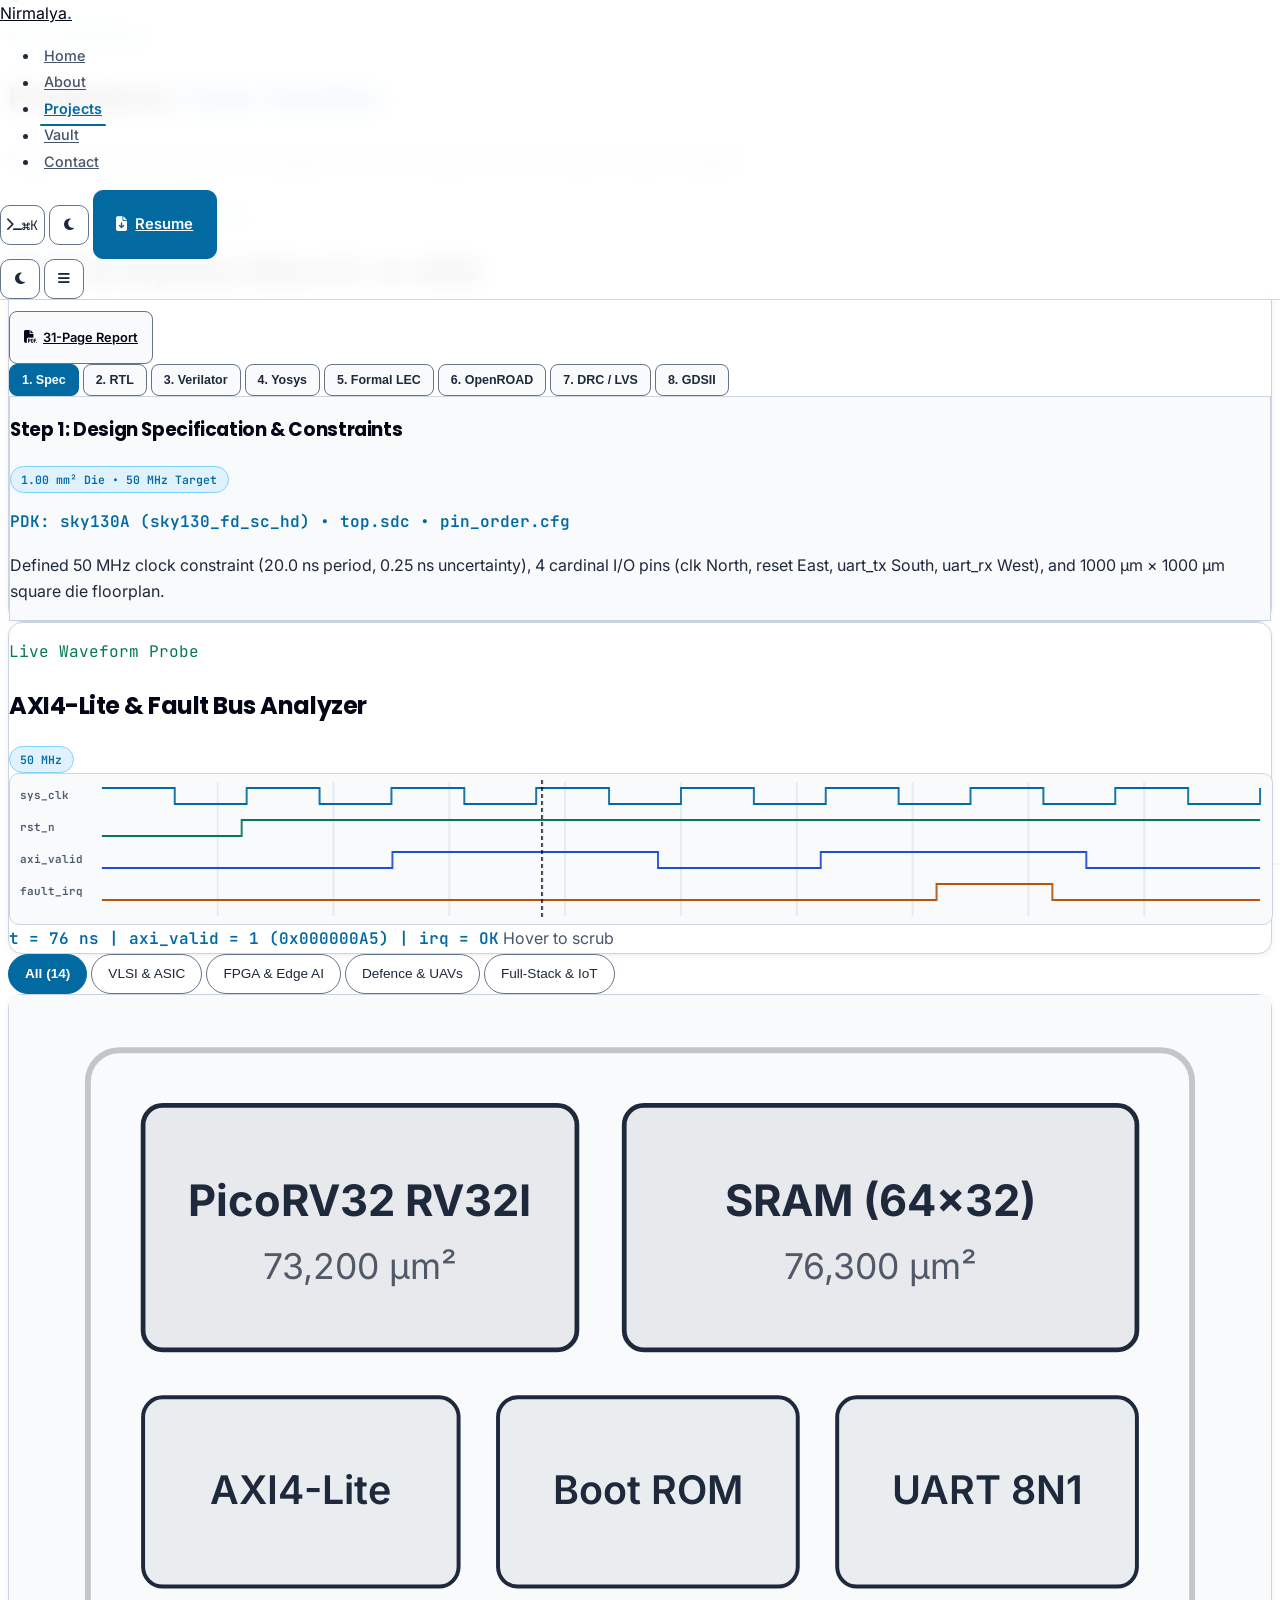
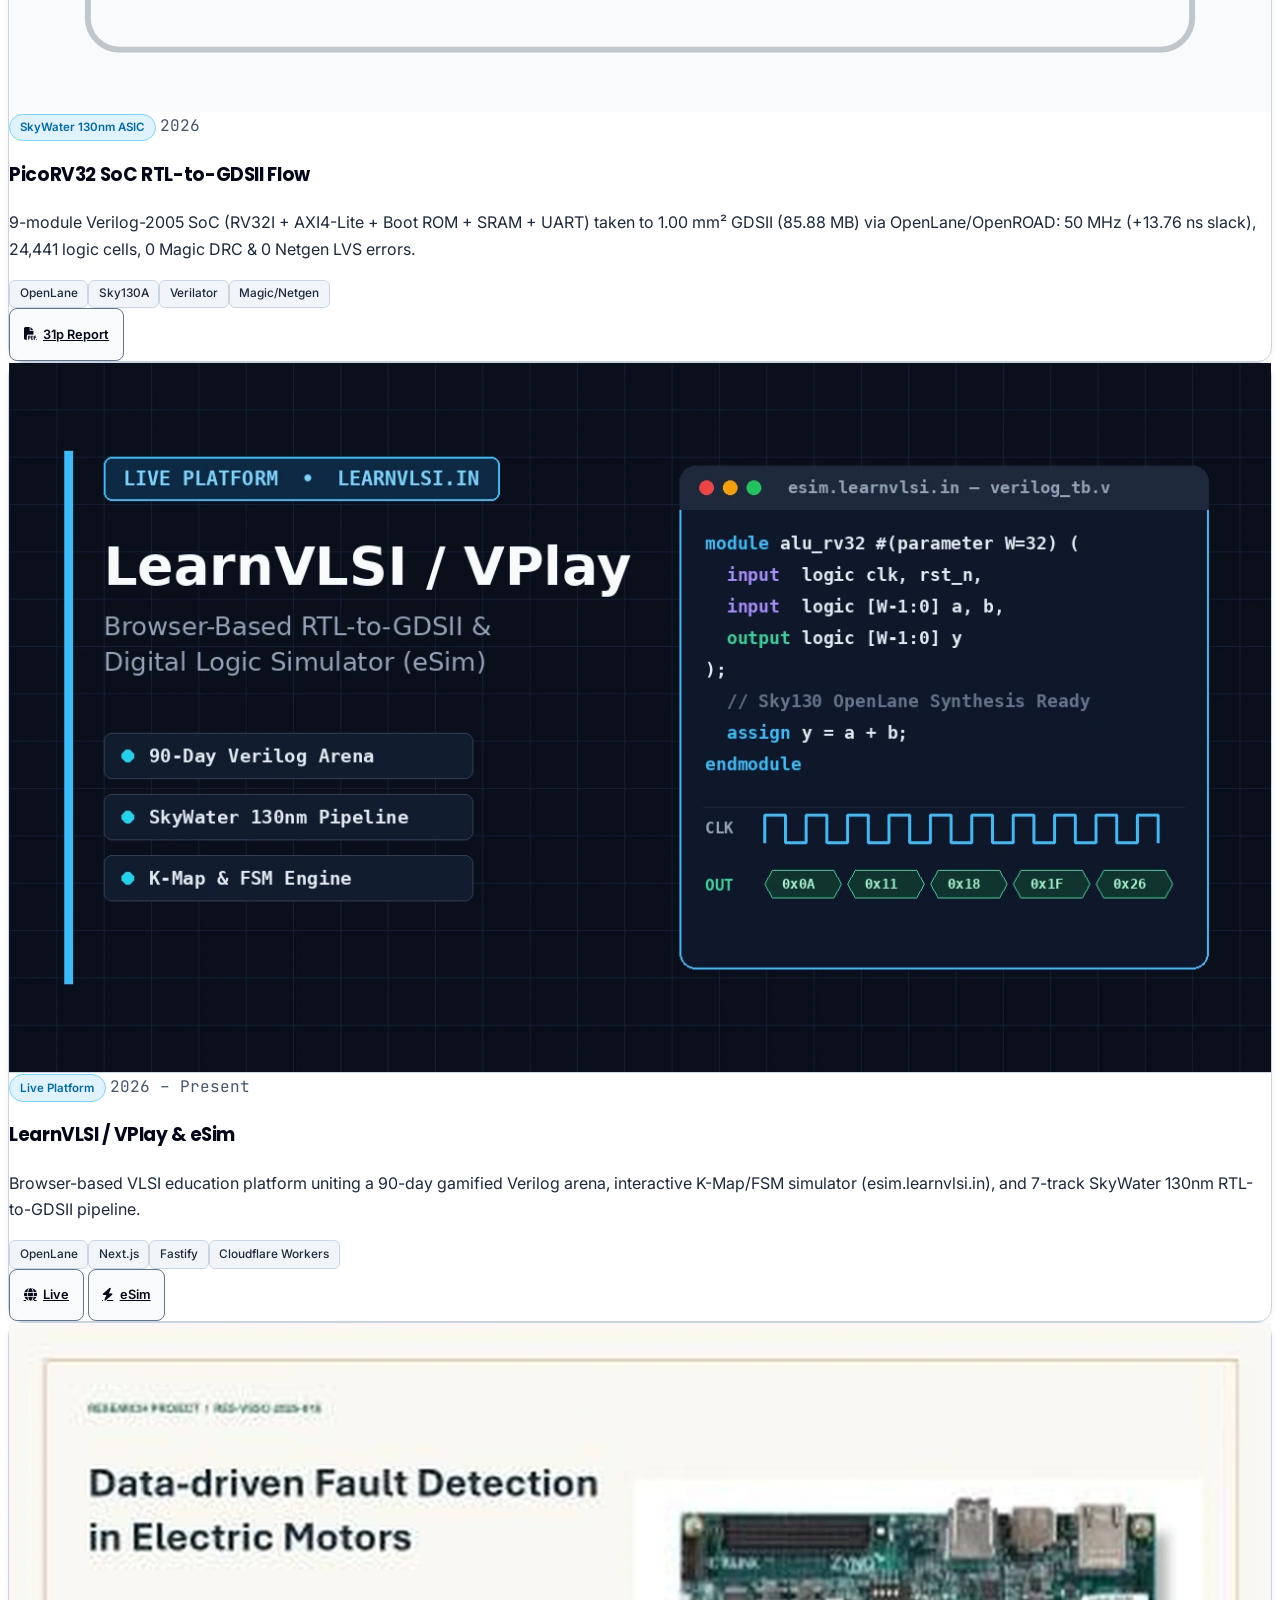
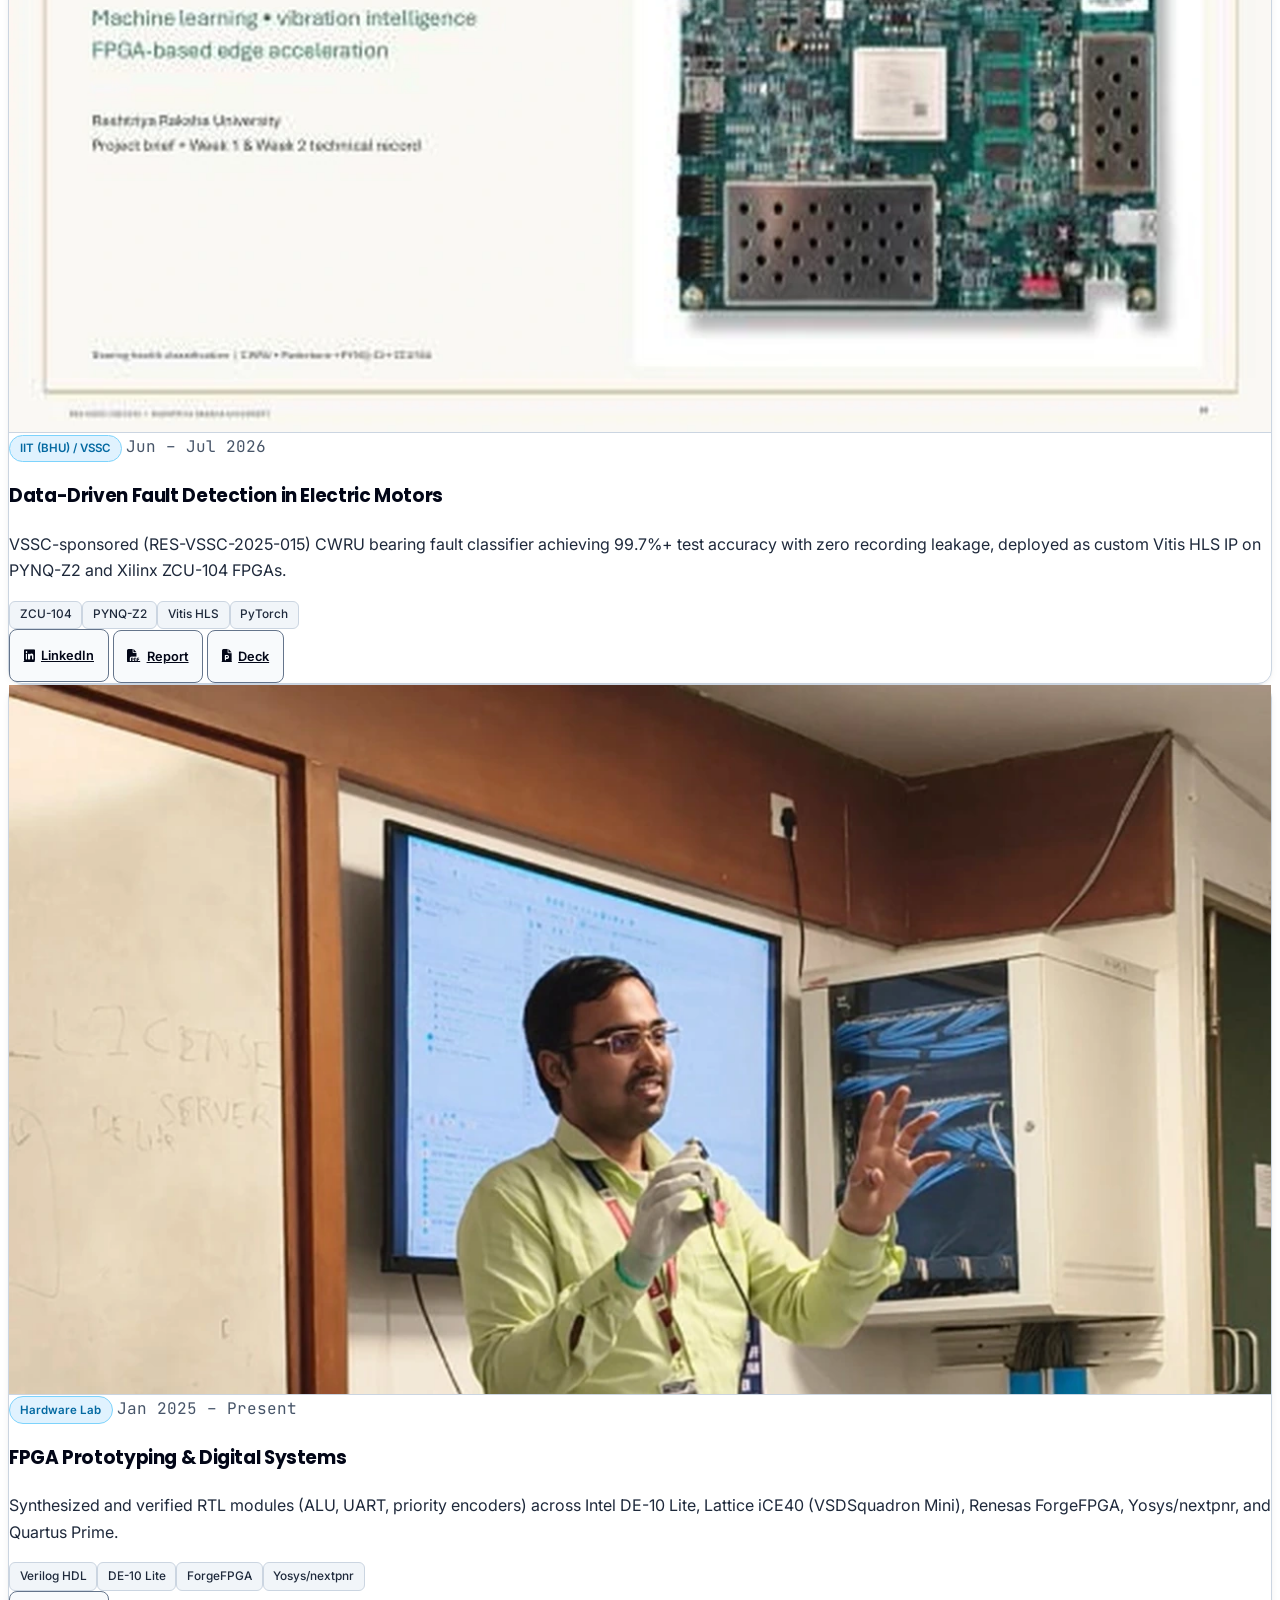
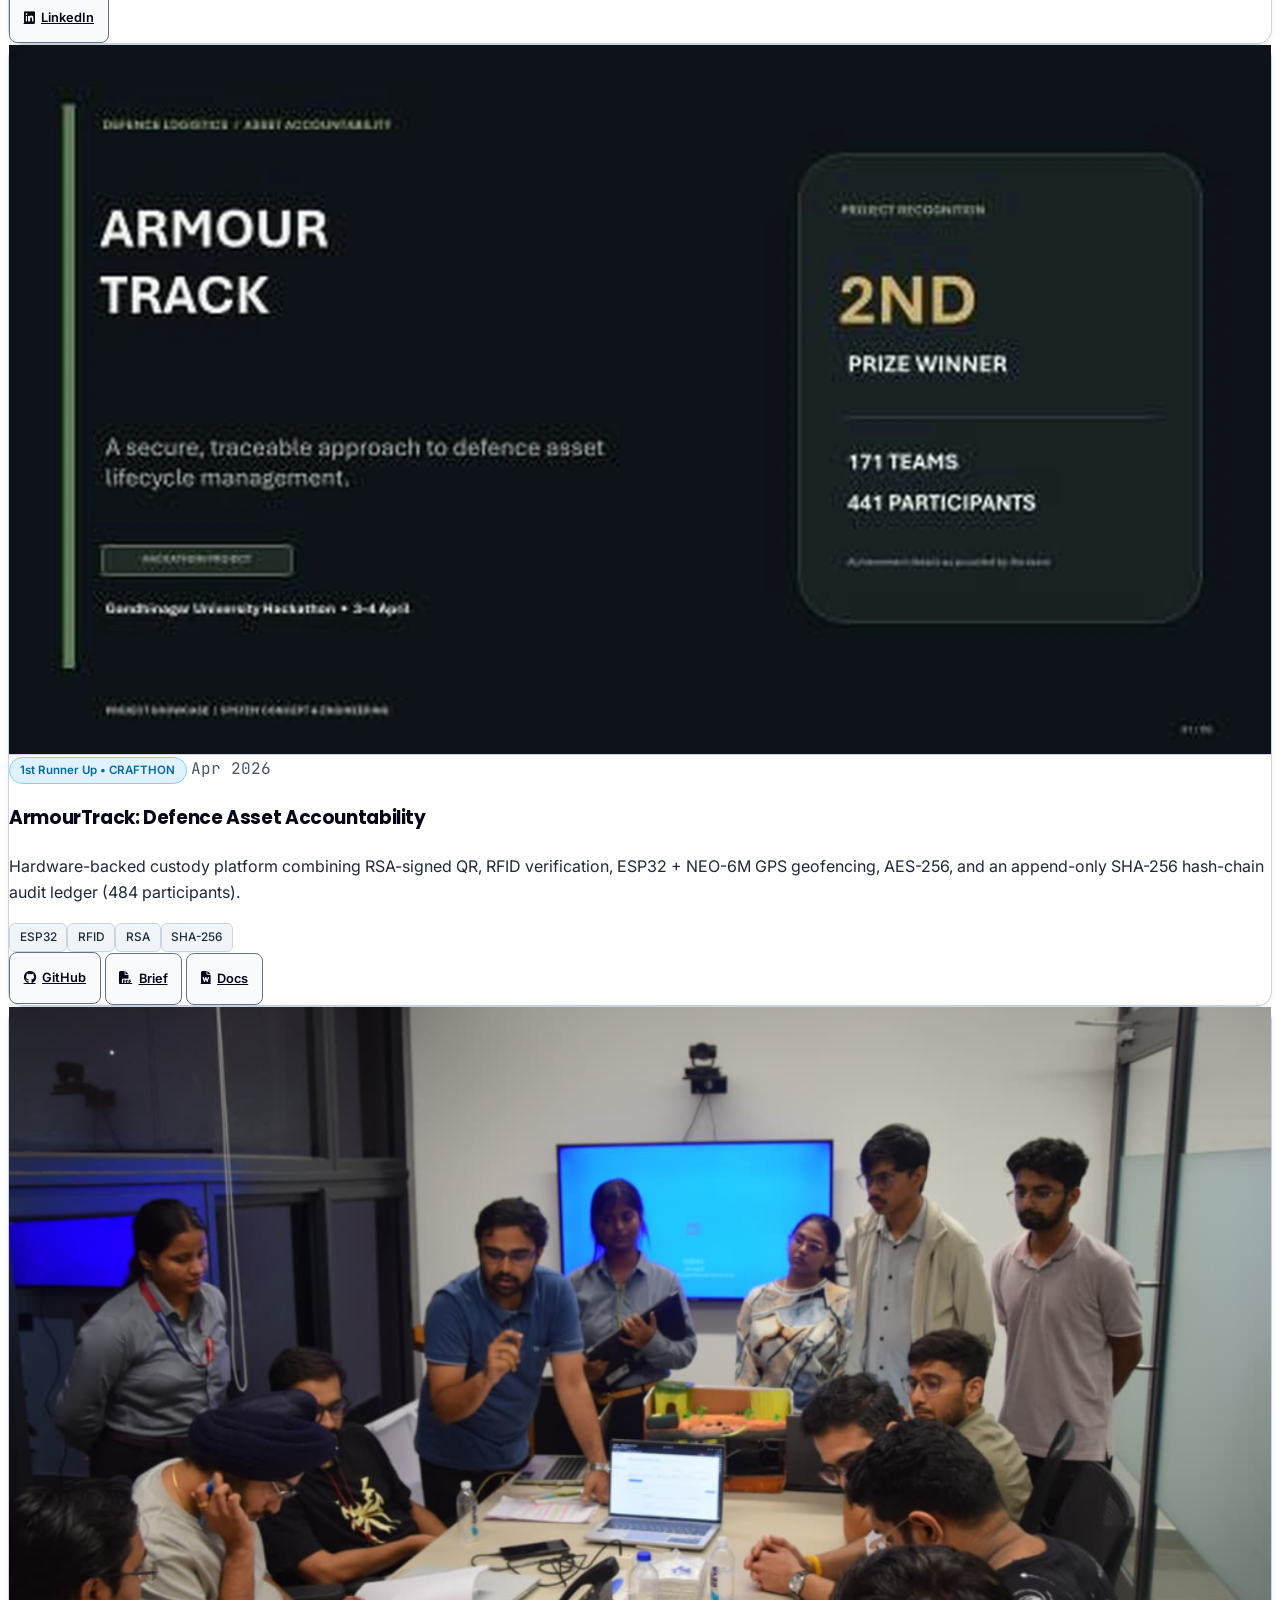
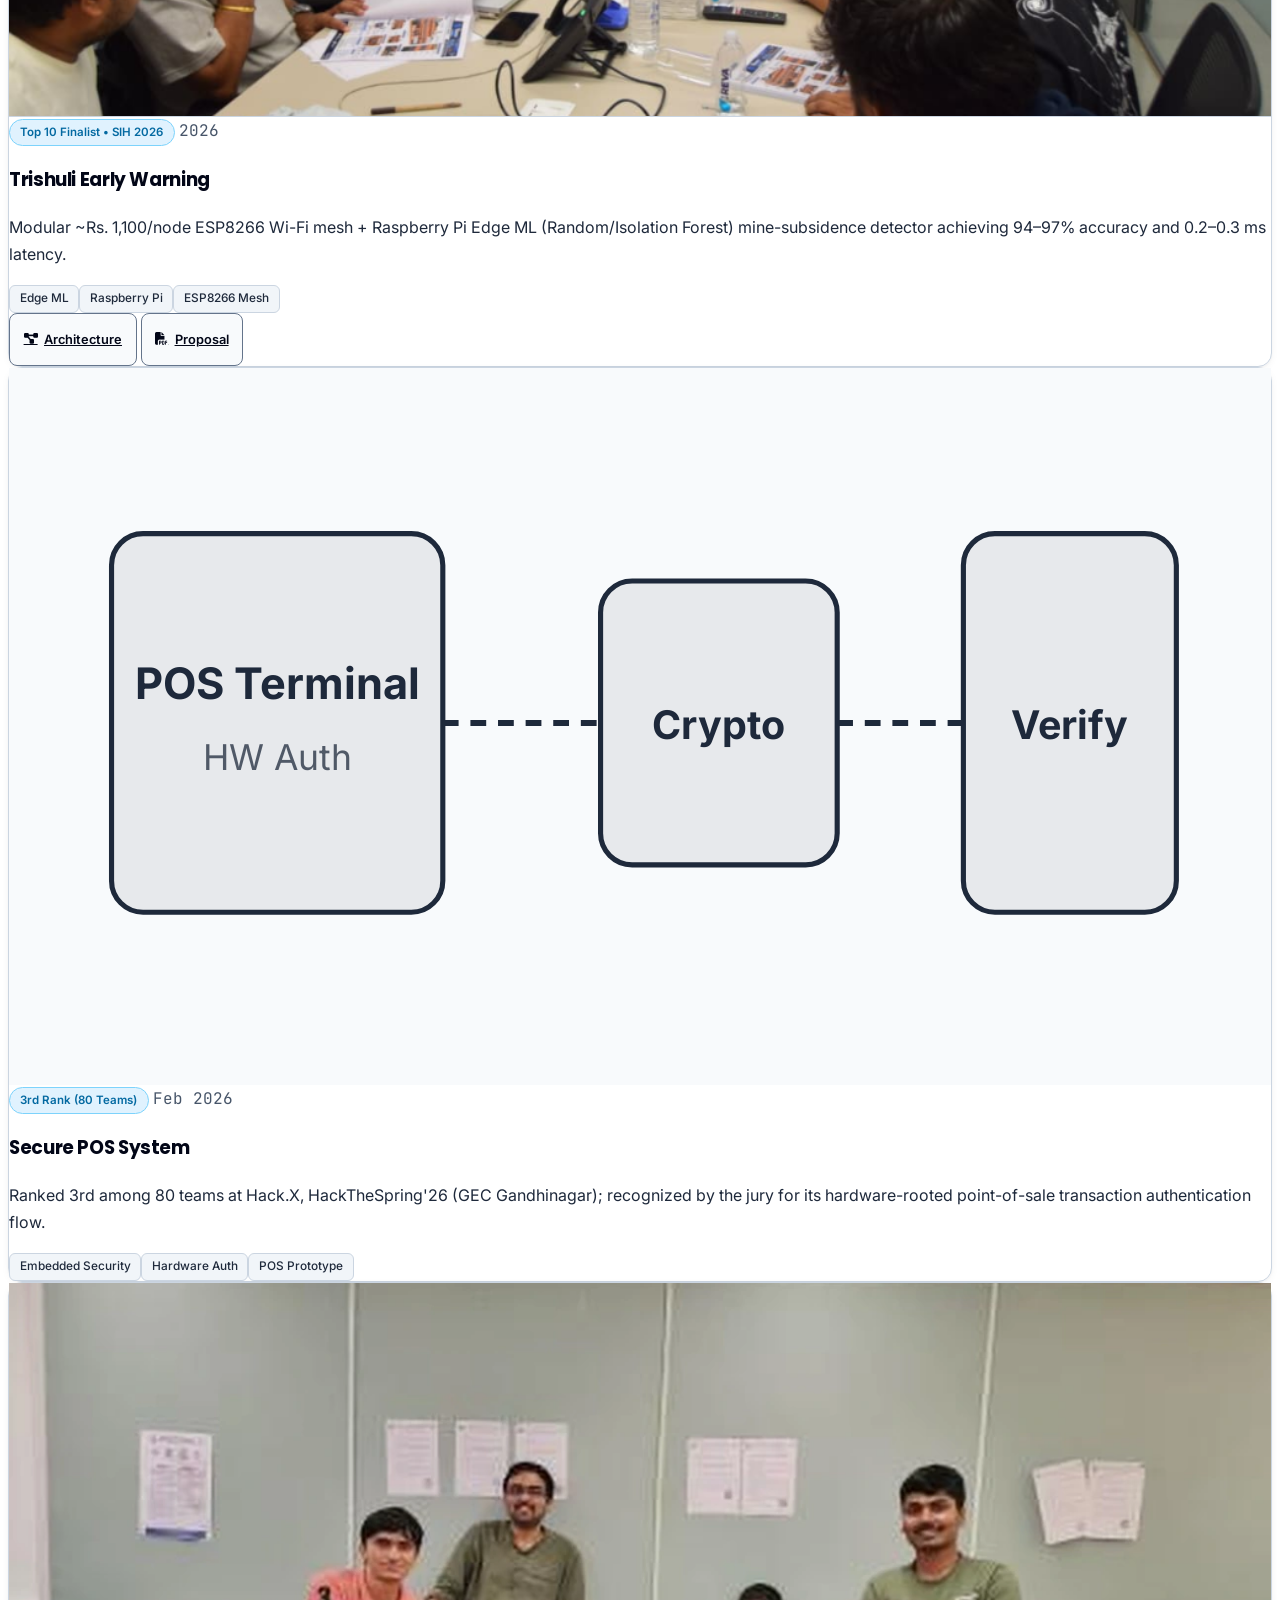
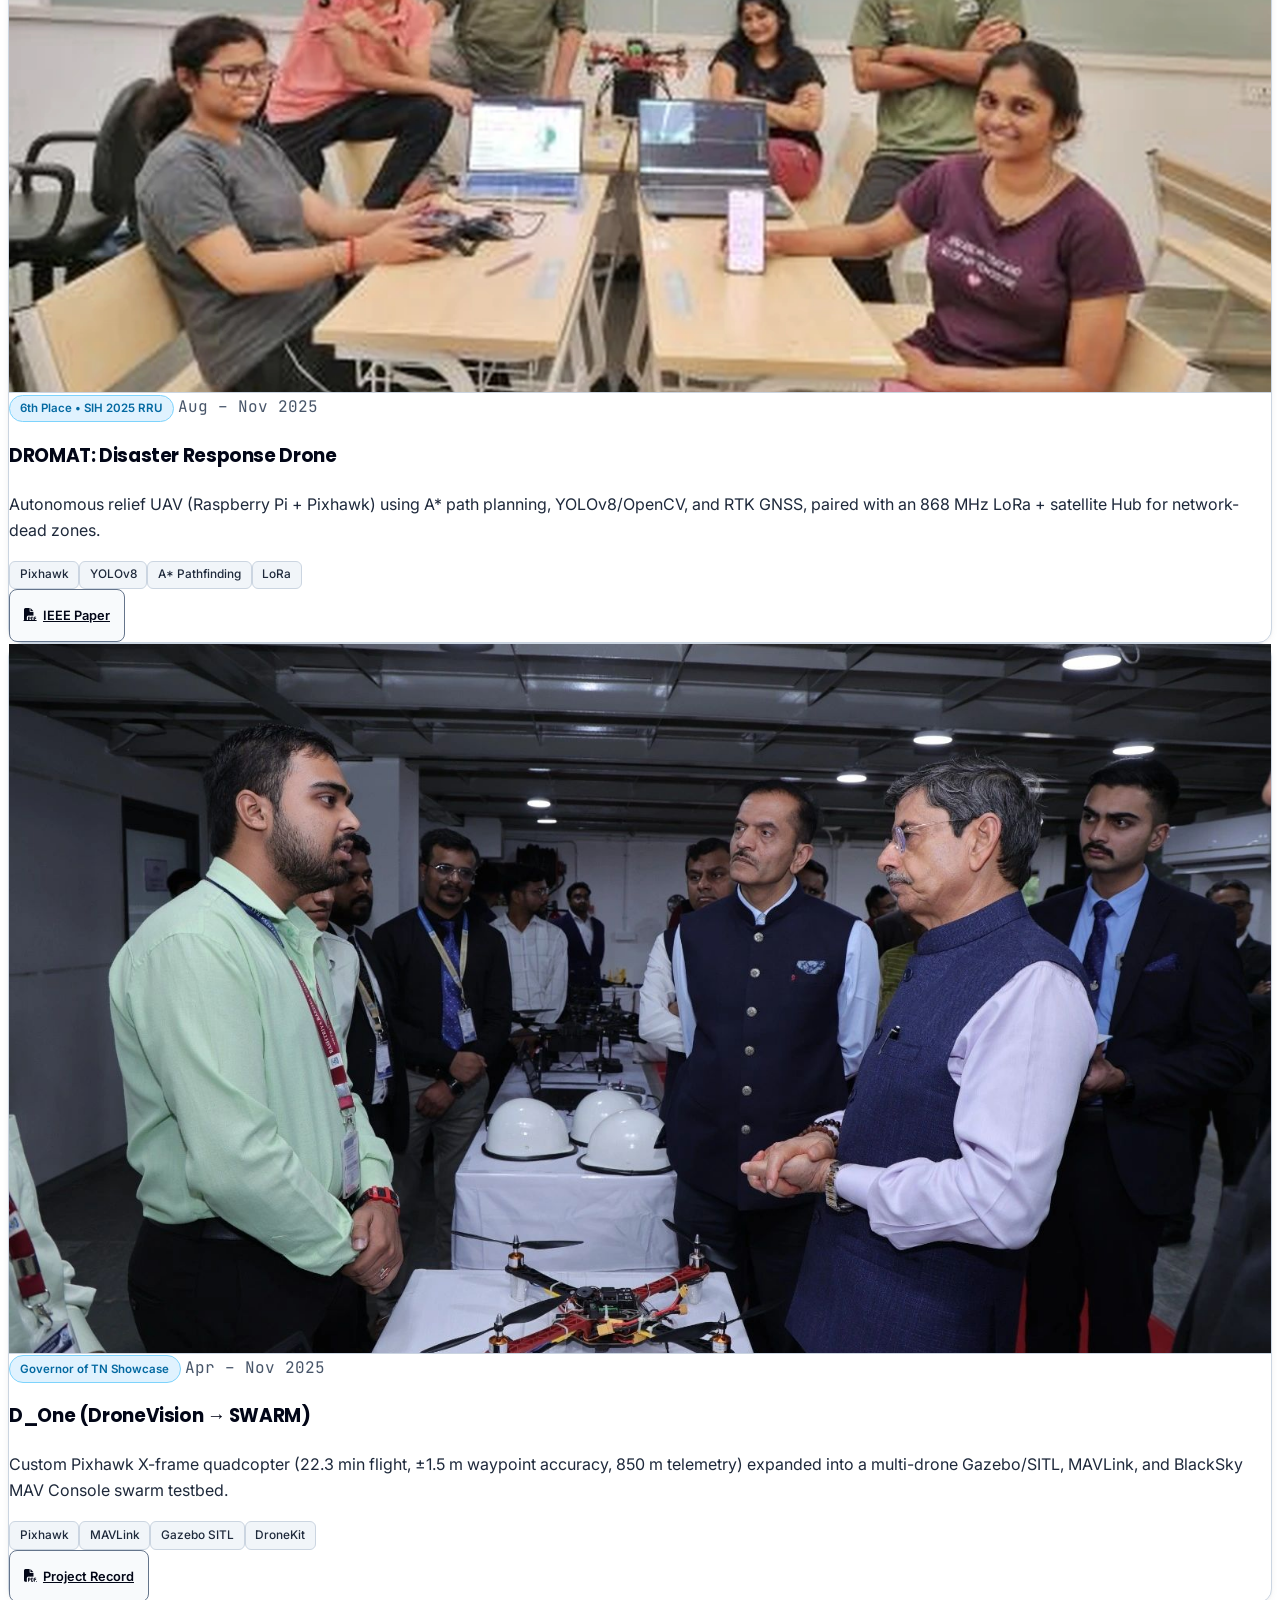
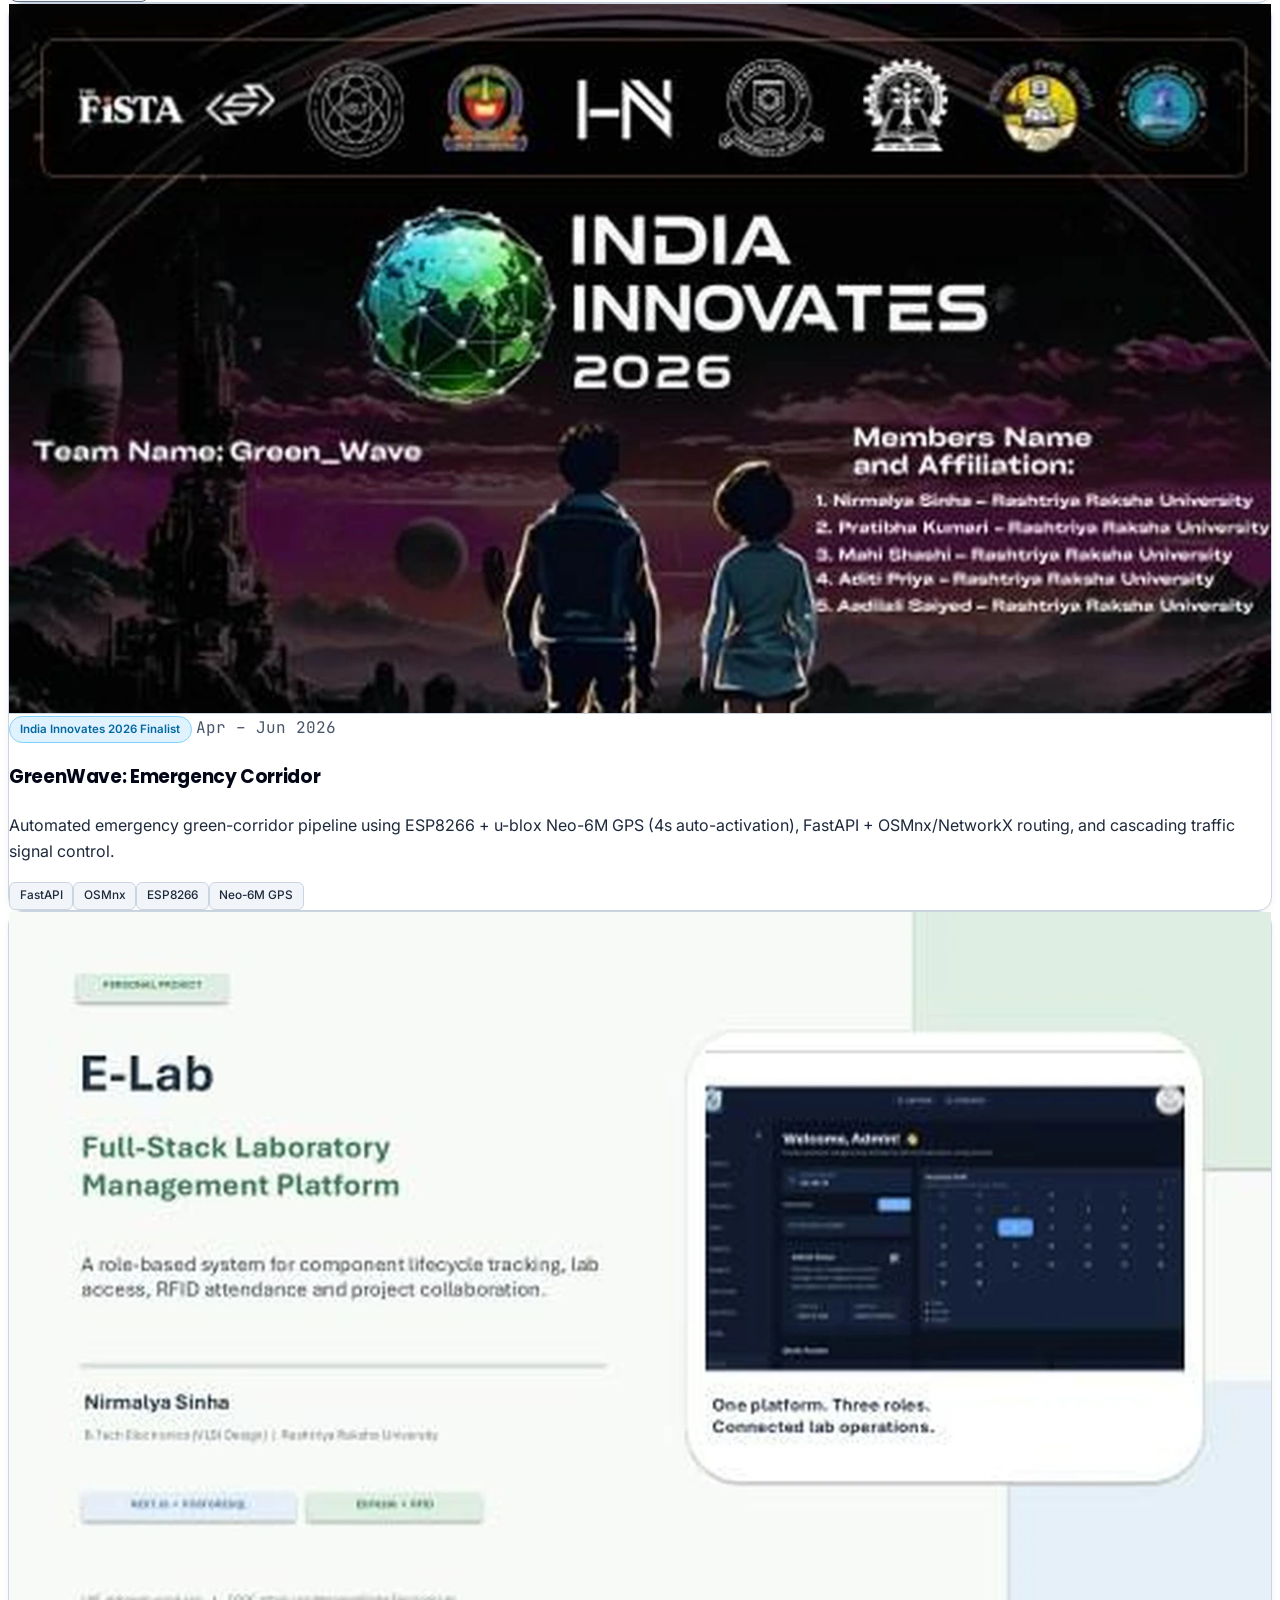
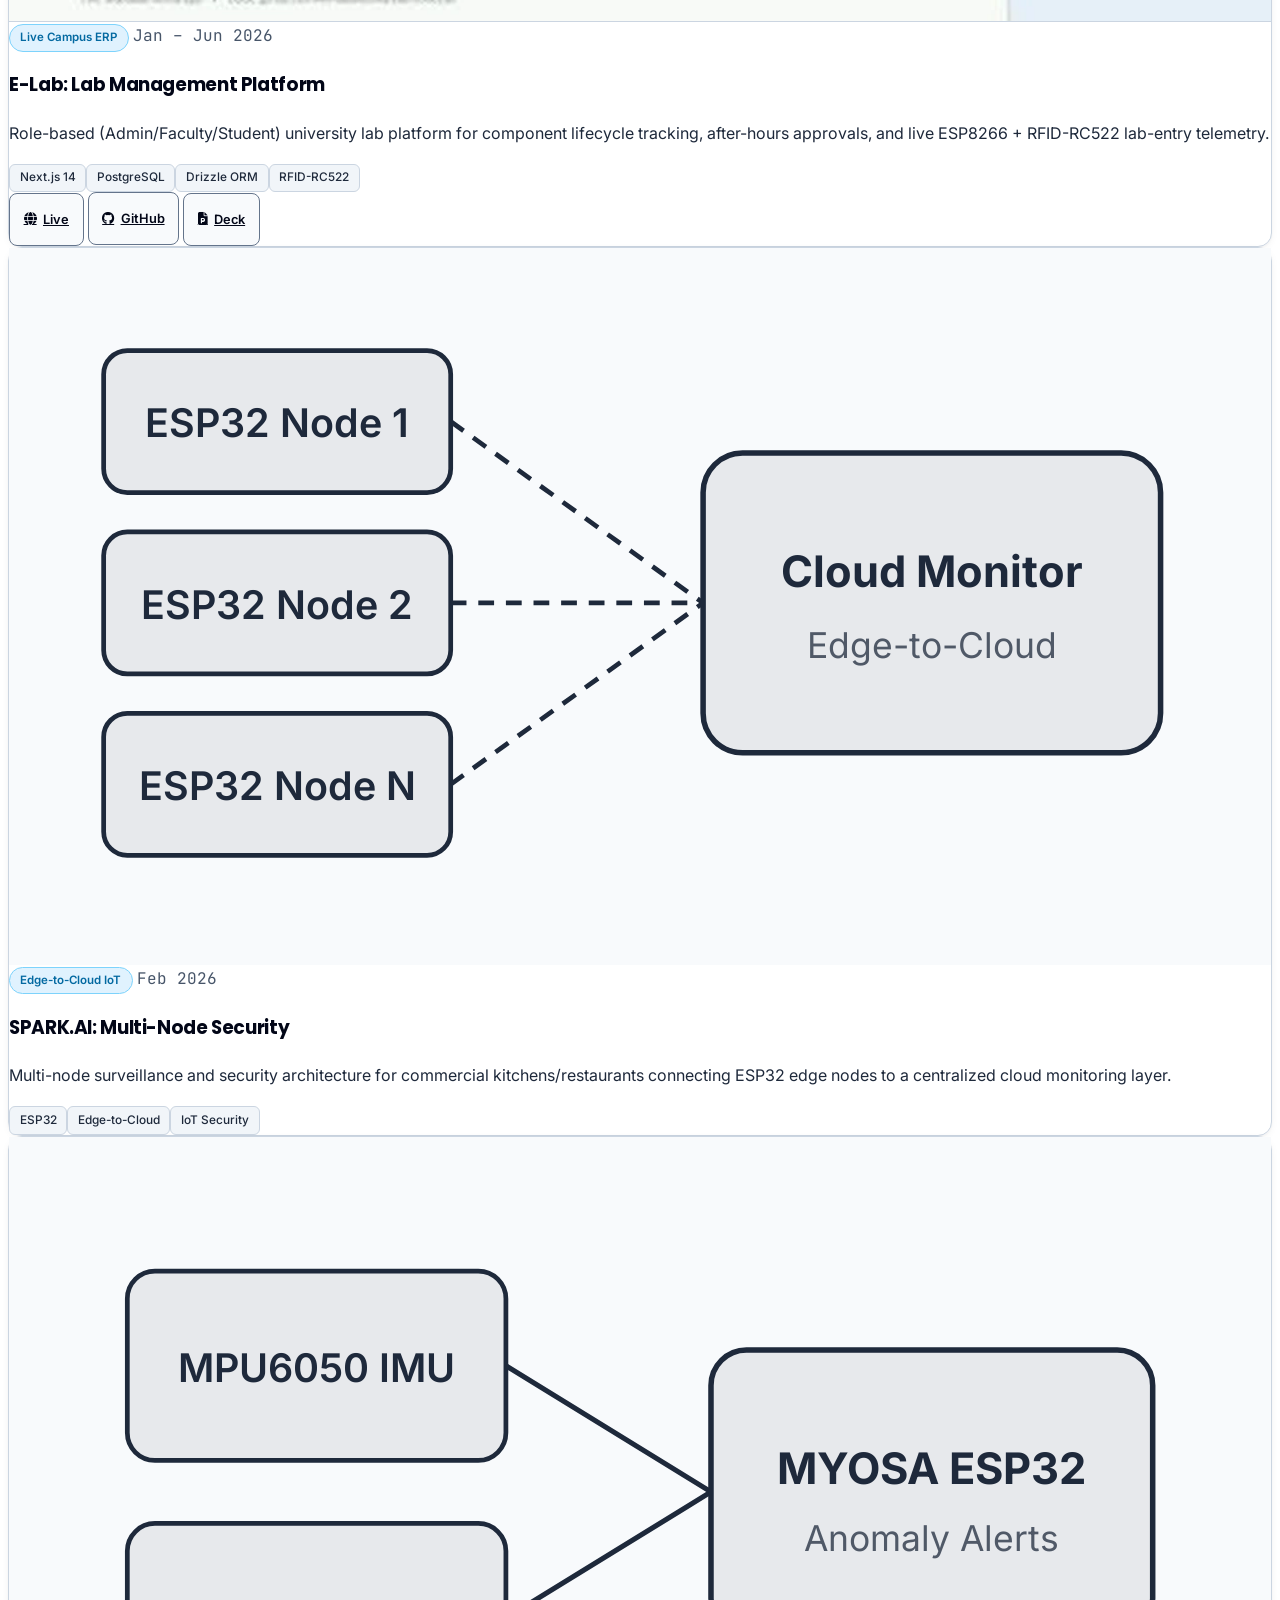
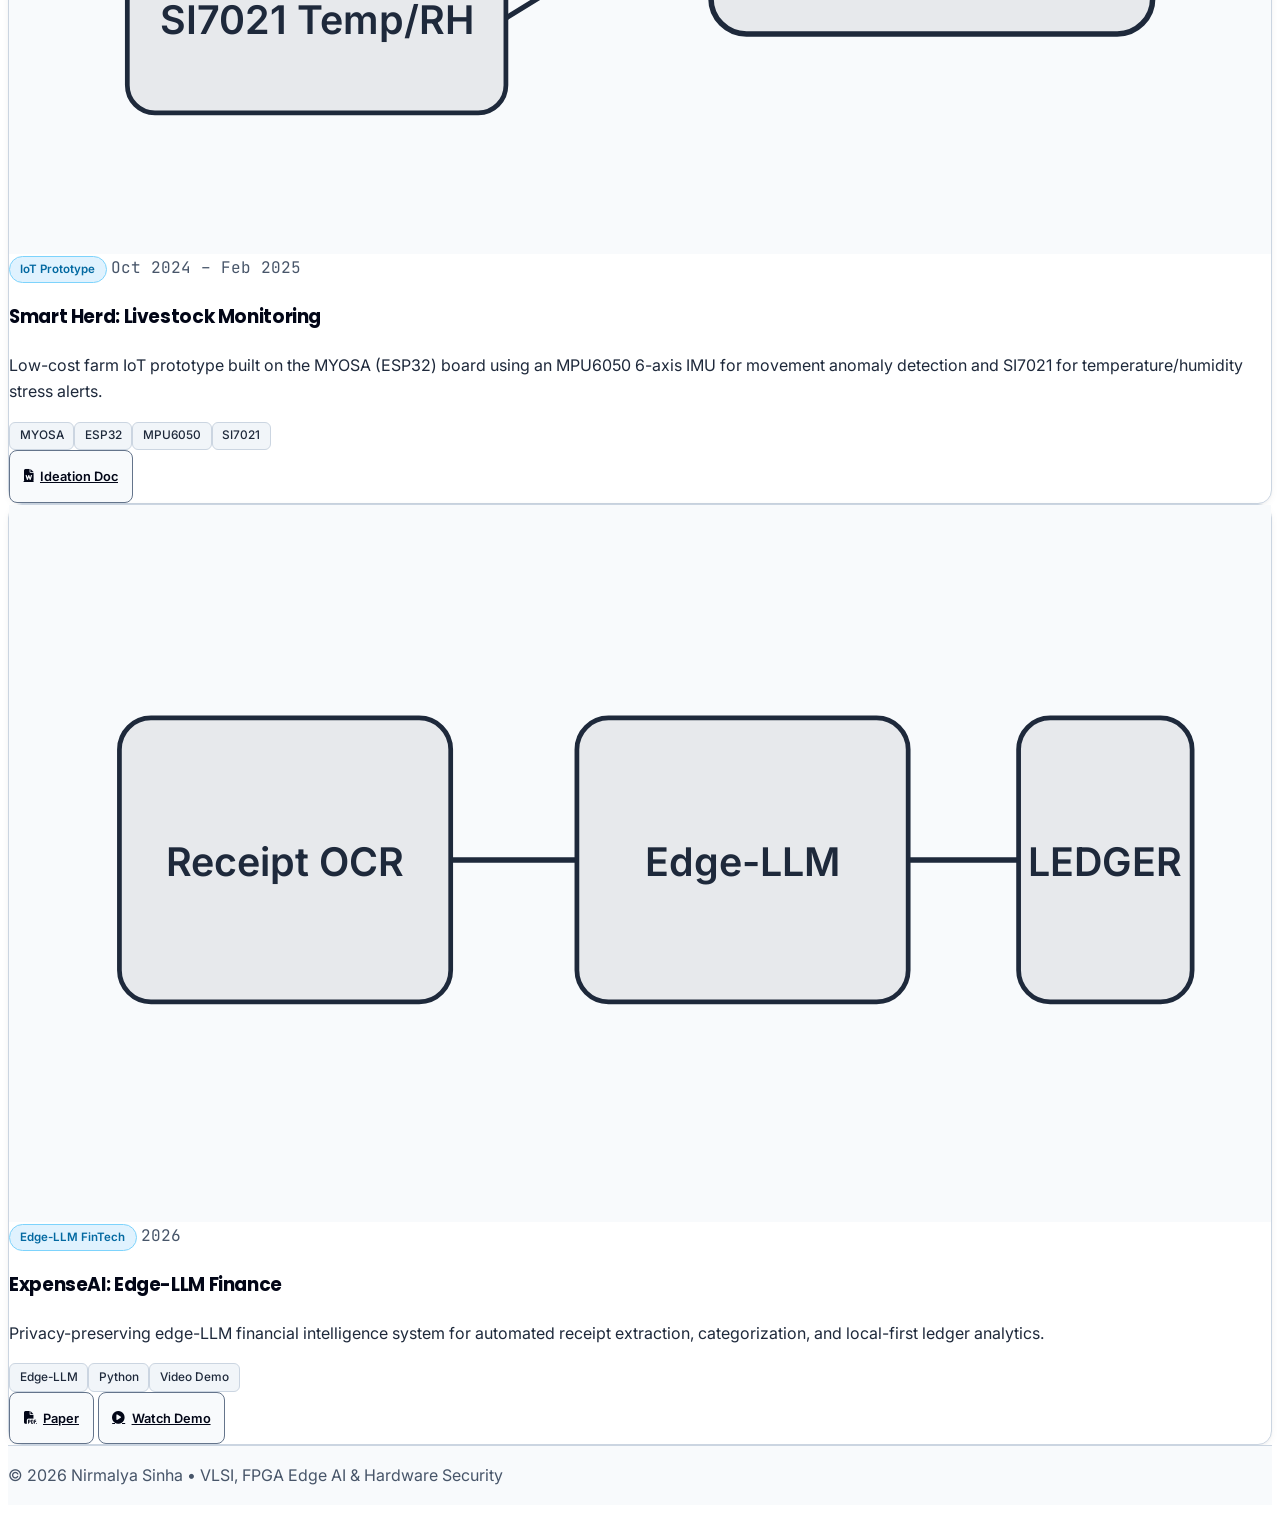
==== projects.html @ ca80b1ba "Build 5-page dual-theme portfolio with Interactive Silicon Die Explorer, Vault & PicoRV32 report" ====
<!DOCTYPE html>
<html lang="en" class="scroll-smooth">
<head>
    <meta charset="UTF-8">
    <meta name="viewport" content="width=device-width, initial-scale=1.0">
    <meta name="theme-color" content="#000000">
    <title>Projects &amp; Hardware Workbench | Nirmalya Sinha</title>
    <meta name="description" content="Hardware, VLSI, FPGA Edge AI, DefenceTech, and Full-Stack IoT projects by Nirmalya Sinha — featuring interactive SkyWater 130nm RTL-to-GDSII Explorer and Logic Analyzer.">

    <script>
        (function () {
            var root = document.documentElement;
            root.classList.add('js-enabled');
            var saved = null;
            try { saved = localStorage.getItem('nirmalya-theme'); } catch (e) {}
            var theme = (saved === 'light' || saved === 'dark')
                ? saved
                : (window.matchMedia && window.matchMedia('(prefers-color-scheme: light)').matches ? 'light' : 'dark');
            root.setAttribute('data-theme', theme);
            root.style.colorScheme = theme;
        })();
    </script>

    <script src="https://cdn.tailwindcss.com"></script>
    <link rel="stylesheet" href="https://cdnjs.cloudflare.com/ajax/libs/font-awesome/6.5.1/css/all.min.css">
    <link rel="preconnect" href="https://fonts.googleapis.com">
    <link rel="preconnect" href="https://fonts.gstatic.com" crossorigin>
    <link href="https://fonts.googleapis.com/css2?family=Inter:wght@400;500;600;700&family=JetBrains+Mono:wght@400;600&family=Poppins:wght@600;700;800&display=swap" rel="stylesheet">
    <link rel="stylesheet" href="assets/css/styles.css">
</head>
<body>
    <a href="#main-content" class="skip-link">Skip to main content</a>
    <canvas id="circuit-canvas" aria-hidden="true"></canvas>

    <!-- Shared Navigation Header -->
    <header id="header" class="py-3 px-4 sm:px-8 lg:px-14">
        <nav class="container mx-auto flex justify-between items-center gap-4" aria-label="Primary Navigation">
            <a href="index.html" class="text-xl sm:text-2xl font-bold tracking-tight" style="color: var(--text-heading);">
                Nirmalya<span class="highlight">.</span>
            </a>

            <div class="hidden lg:flex items-center gap-6">
                <ul class="flex items-center space-x-6">
                    <li><a href="index.html" class="nav-link">Home</a></li>
                    <li><a href="about.html" class="nav-link">About</a></li>
                    <li><a href="projects.html" class="nav-link active" aria-current="page">Projects</a></li>
                    <li><a href="vault.html" class="nav-link">Vault</a></li>
                    <li><a href="contact.html" class="nav-link">Contact</a></li>
                </ul>

                <div class="flex items-center gap-2.5">
                    <button type="button" data-open-cmd class="icon-control-btn px-3 gap-1.5 text-xs font-mono-tech" aria-label="Open quick navigation palette">
                        <i class="fas fa-terminal text-[11px]" aria-hidden="true"></i>
                        <span>⌘K</span>
                    </button>
                    <button id="theme-toggle" type="button" class="icon-control-btn" aria-label="Switch theme" aria-pressed="true">
                        <span class="theme-icon-sun"><i class="fas fa-sun text-sm" aria-hidden="true"></i></span>
                        <span class="theme-icon-moon"><i class="fas fa-moon text-sm" aria-hidden="true"></i></span>
                    </button>
                    <a href="./assets/documents/CV_NirmalyaSinha.pdf" download="CV_NirmalyaSinha.pdf" class="btn-primary !py-2 !px-3.5 !min-h-[40px] !text-xs">
                        <i class="fas fa-file-arrow-down" aria-hidden="true"></i><span>Resume</span>
                    </a>
                </div>
            </div>

            <div class="flex lg:hidden items-center gap-2">
                <button type="button" onclick="document.getElementById('theme-toggle').click()" class="icon-control-btn" aria-label="Toggle Light or Dark Theme">
                    <span class="theme-icon-sun"><i class="fas fa-sun text-sm" aria-hidden="true"></i></span>
                    <span class="theme-icon-moon"><i class="fas fa-moon text-sm" aria-hidden="true"></i></span>
                </button>
                <button id="menu-btn" type="button" class="icon-control-btn text-lg" aria-label="Toggle navigation menu" aria-expanded="false" aria-controls="mobile-menu">
                    <i class="fas fa-bars" aria-hidden="true"></i>
                </button>
            </div>
        </nav>

        <div id="mobile-menu" class="lg:hidden mt-3" aria-hidden="true">
            <ul class="mobile-menu-panel flex flex-col items-center space-y-3 py-5 px-4 shadow-xl">
                <li><a href="index.html" class="nav-link text-base">Home</a></li>
                <li><a href="about.html" class="nav-link text-base">About</a></li>
                <li><a href="projects.html" class="nav-link active text-base" aria-current="page">Projects</a></li>
                <li><a href="vault.html" class="nav-link text-base">Vault</a></li>
                <li><a href="contact.html" class="nav-link text-base">Contact</a></li>
                <li class="pt-2 flex items-center gap-3">
                    <button type="button" data-open-cmd class="btn-secondary !py-2 !px-4 !text-xs"><span>Search ⌘K</span></button>
                    <a href="./assets/documents/CV_NirmalyaSinha.pdf" download="CV_NirmalyaSinha.pdf" class="btn-primary !py-2 !px-4 !text-xs">
                        <i class="fas fa-file-arrow-down" aria-hidden="true"></i><span>Resume</span>
                    </a>
                </li>
            </ul>
        </div>
    </header>

    <main id="main-content" class="pt-24 pb-20 px-4 sm:px-8 lg:px-14">
        <div class="container mx-auto max-w-6xl">
            <div class="pt-8 pb-8">
                <p class="font-mono-tech text-xs uppercase tracking-widest highlight mb-2">01 / Workbench</p>
                <h1 class="text-3xl sm:text-5xl font-extrabold tracking-tight mb-3">Projects &amp; <span class="highlight">Case Studies</span></h1>
                <p class="text-sm sm:text-base max-w-2xl" style="color: var(--text-muted);">
                    Interactive silicon flow explorer, live signal waveform scrubber, and 14 hardware/software systems.
                </p>
            </div>

            <!-- Interactive Workbench: Sky130 Explorer + Mini Logic Analyzer -->
            <section class="grid grid-cols-1 lg:grid-cols-12 gap-6 mb-12" aria-label="Interactive Hardware Workbench">
                <!-- SkyWater 130nm 8-Stage Explorer -->
                <div class="lg:col-span-7 surface-card p-5 sm:p-6">
                    <div class="flex flex-wrap items-center justify-between gap-2 mb-4">
                        <div>
                            <p class="font-mono-tech text-[11px] uppercase tracking-wider highlight">Interactive Silicon Flow</p>
                            <h2 class="text-lg sm:text-xl font-bold">PicoRV32 SkyWater 130nm RTL-to-GDSII</h2>
                        </div>
                        <a href="vault.html?doc=picorv32-report" class="project-link-btn">
                            <i class="fas fa-file-pdf" aria-hidden="true"></i>
                            <span>31-Page Report</span>
                        </a>
                    </div>

                    <div id="sky130-stages" class="grid grid-cols-2 sm:grid-cols-4 gap-2 mb-4">
                        <button type="button" class="stage-btn active" data-stage="spec" aria-pressed="true">1. Spec</button>
                        <button type="button" class="stage-btn" data-stage="rtl" aria-pressed="false">2. RTL</button>
                        <button type="button" class="stage-btn" data-stage="sim" aria-pressed="false">3. Verilator</button>
                        <button type="button" class="stage-btn" data-stage="synth" aria-pressed="false">4. Yosys</button>
                        <button type="button" class="stage-btn" data-stage="lec" aria-pressed="false">5. Formal LEC</button>
                        <button type="button" class="stage-btn" data-stage="pnr" aria-pressed="false">6. OpenROAD</button>
                        <button type="button" class="stage-btn" data-stage="signoff" aria-pressed="false">7. DRC / LVS</button>
                        <button type="button" class="stage-btn" data-stage="gds" aria-pressed="false">8. GDSII</button>
                    </div>

                    <div class="p-4 rounded-xl" style="background: var(--bg-surface-elevated); border: 1px solid var(--border-subtle);">
                        <div class="flex flex-wrap items-center justify-between gap-2 mb-1.5">
                            <h3 id="sky130-stage-title" class="text-sm sm:text-base font-bold">Step 1: Design Specification &amp; Constraints</h3>
                            <span id="sky130-stage-metric" class="tech-badge font-mono-tech">1.00 mm² Die &bull; 50 MHz Target</span>
                        </div>
                        <p id="sky130-stage-tool" class="font-mono-tech text-xs highlight mb-2">PDK: sky130A (sky130_fd_sc_hd) &bull; top.sdc &bull; pin_order.cfg</p>
                        <p id="sky130-stage-desc" class="text-xs sm:text-sm leading-relaxed" style="color: var(--text-secondary);">
                            Defined 50 MHz clock constraint (20.0 ns period, 0.25 ns uncertainty), 4 cardinal I/O pins (clk North, reset East, uart_tx South, uart_rx West), and 1000 µm &times; 1000 µm square die floorplan.
                        </p>
                    </div>
                </div>

                <!-- 4-Channel Interactive Mini Logic Analyzer -->
                <div class="lg:col-span-5 surface-card p-5 sm:p-6 flex flex-col justify-between">
                    <div>
                        <div class="flex items-center justify-between gap-2 mb-3">
                            <div>
                                <p class="font-mono-tech text-[11px] uppercase tracking-wider emerald-accent">Live Waveform Probe</p>
                                <h2 class="text-lg font-bold">AXI4-Lite &amp; Fault Bus Analyzer</h2>
                            </div>
                            <span class="tech-badge font-mono-tech">50 MHz</span>
                        </div>
                        <canvas id="logic-analyzer-canvas" aria-label="Interactive 4-channel digital waveform analyzer"></canvas>
                    </div>
                    <div class="mt-3 pt-2.5 border-t flex items-center justify-between gap-2" style="border-color: var(--border-subtle);">
                        <code id="logic-analyzer-readout" class="font-mono-tech text-[11px] highlight">t = 76 ns | axi_valid = 1 (0x000000A5) | irq = OK</code>
                        <span class="text-[11px]" style="color: var(--text-muted);">Hover to scrub</span>
                    </div>
                </div>
            </section>

            <!-- Filter Tabs -->
            <div id="project-filters" class="flex flex-wrap gap-2.5 mb-8" role="group" aria-label="Filter projects by domain">
                <button type="button" class="filter-tab active" data-filter="all" aria-pressed="true">All (14)</button>
                <button type="button" class="filter-tab" data-filter="vlsi-asic" aria-pressed="false">VLSI &amp; ASIC</button>
                <button type="button" class="filter-tab" data-filter="fpga-ai" aria-pressed="false">FPGA &amp; Edge AI</button>
                <button type="button" class="filter-tab" data-filter="defence-uavs" aria-pressed="false">Defence &amp; UAVs</button>
                <button type="button" class="filter-tab" data-filter="fullstack-iot" aria-pressed="false">Full-Stack &amp; IoT</button>
            </div>

            <!-- Projects Grid -->
            <div id="projects-grid" class="grid grid-cols-1 md:grid-cols-2 lg:grid-cols-3 gap-6">

                <!-- 1. PicoRV32 SoC RTL-to-GDSII Flow -->
                <article class="project-card surface-card is-interactive flex flex-col overflow-hidden" data-category="vlsi-asic">
                    <div class="aspect-video overflow-hidden border-b flex items-center justify-center p-4" style="background: var(--bg-surface-elevated); border-color: var(--border-subtle);">
                        <svg viewBox="0 0 320 180" class="w-full h-full" aria-label="PicoRV32 Sky130 Die Floorplan Diagram">
                            <rect x="20" y="14" width="280" height="152" rx="8" fill="none" stroke="currentColor" stroke-opacity="0.25" stroke-width="1.5"/>
                            <rect x="34" y="28" width="110" height="62" rx="5" fill="currentColor" fill-opacity="0.08" stroke="currentColor" stroke-width="1.2"/>
                            <text x="89" y="56" text-anchor="middle" font-size="11" font-weight="700" fill="currentColor">PicoRV32 RV32I</text>
                            <text x="89" y="72" text-anchor="middle" font-size="9" fill="currentColor" opacity="0.75">73,200 µm²</text>
                            <rect x="156" y="28" width="130" height="62" rx="5" fill="currentColor" fill-opacity="0.08" stroke="currentColor" stroke-width="1.2"/>
                            <text x="221" y="56" text-anchor="middle" font-size="11" font-weight="700" fill="currentColor">SRAM (64x32)</text>
                            <text x="221" y="72" text-anchor="middle" font-size="9" fill="currentColor" opacity="0.75">76,300 µm²</text>
                            <rect x="34" y="102" width="80" height="48" rx="5" fill="currentColor" fill-opacity="0.06" stroke="currentColor" stroke-width="1"/>
                            <text x="74" y="129" text-anchor="middle" font-size="10" font-weight="600" fill="currentColor">AXI4-Lite</text>
                            <rect x="124" y="102" width="76" height="48" rx="5" fill="currentColor" fill-opacity="0.06" stroke="currentColor" stroke-width="1"/>
                            <text x="162" y="129" text-anchor="middle" font-size="10" font-weight="600" fill="currentColor">Boot ROM</text>
                            <rect x="210" y="102" width="76" height="48" rx="5" fill="currentColor" fill-opacity="0.06" stroke="currentColor" stroke-width="1"/>
                            <text x="248" y="129" text-anchor="middle" font-size="10" font-weight="600" fill="currentColor">UART 8N1</text>
                        </svg>
                    </div>
                    <div class="p-5 flex flex-col flex-1">
                        <div class="flex flex-wrap items-center justify-between gap-2 mb-2">
                            <span class="tech-badge">SkyWater 130nm ASIC</span>
                            <span class="font-mono-tech text-xs" style="color: var(--text-muted);">2026</span>
                        </div>
                        <h3 class="text-lg font-bold mb-2">PicoRV32 SoC RTL-to-GDSII Flow</h3>
                        <p class="text-sm mb-4 flex-1" style="color: var(--text-secondary);">
                            9-module Verilog-2005 SoC (RV32I + AXI4-Lite + Boot ROM + SRAM + UART) taken to 1.00 mm² GDSII (85.88 MB) via OpenLane/OpenROAD: 50 MHz (+13.76 ns slack), 24,441 logic cells, 0 Magic DRC &amp; 0 Netgen LVS errors.
                        </p>
                        <div class="flex flex-wrap gap-1.5 mb-4">
                            <span class="tech-pill">OpenLane</span><span class="tech-pill">Sky130A</span><span class="tech-pill">Verilator</span><span class="tech-pill">Magic/Netgen</span>
                        </div>
                        <div class="flex flex-wrap gap-2 pt-3 border-t" style="border-color: var(--border-subtle);">
                            <a href="vault.html?doc=picorv32-report" class="project-link-btn"><i class="fas fa-file-pdf" aria-hidden="true"></i><span>31p Report</span></a>
                        </div>
                    </div>
                </article>

                <!-- 2. LearnVLSI / VPlay & eSim -->
                <article class="project-card surface-card is-interactive flex flex-col overflow-hidden" data-category="vlsi-asic">
                    <button type="button" class="media-trigger-btn" aria-label="Zoom LearnVLSI VPlay and eSim screenshot">
                        <img src="assets/images/projects/LearnVLSI_Vplay.webp" alt="LearnVLSI VPlay and eSim platform" data-caption="LearnVLSI / VPlay & eSim Browser-Based VLSI Studio" loading="lazy">
                    </button>
                    <div class="p-5 flex flex-col flex-1">
                        <div class="flex flex-wrap items-center justify-between gap-2 mb-2">
                            <span class="tech-badge">Live Platform</span>
                            <span class="font-mono-tech text-xs" style="color: var(--text-muted);">2026 – Present</span>
                        </div>
                        <h3 class="text-lg font-bold mb-2">LearnVLSI / VPlay &amp; eSim</h3>
                        <p class="text-sm mb-4 flex-1" style="color: var(--text-secondary);">
                            Browser-based VLSI education platform uniting a 90-day gamified Verilog arena, interactive K-Map/FSM simulator (esim.learnvlsi.in), and 7-track SkyWater 130nm RTL-to-GDSII pipeline.
                        </p>
                        <div class="flex flex-wrap gap-1.5 mb-4">
                            <span class="tech-pill">OpenLane</span><span class="tech-pill">Next.js</span><span class="tech-pill">Fastify</span><span class="tech-pill">Cloudflare Workers</span>
                        </div>
                        <div class="flex flex-wrap gap-2 pt-3 border-t" style="border-color: var(--border-subtle);">
                            <a href="https://learnvlsi.in" target="_blank" rel="noopener noreferrer" class="project-link-btn"><i class="fas fa-globe" aria-hidden="true"></i><span>Live</span></a>
                            <a href="https://esim.learnvlsi.in" target="_blank" rel="noopener noreferrer" class="project-link-btn"><i class="fas fa-bolt" aria-hidden="true"></i><span>eSim</span></a>
                        </div>
                    </div>
                </article>

                <!-- 3. Data-Driven Fault Detection in Electric Motors -->
                <article class="project-card surface-card is-interactive flex flex-col overflow-hidden" data-category="fpga-ai">
                    <button type="button" class="media-trigger-btn" aria-label="Zoom VSSC Motor Fault Detection ZCU-104 photo">
                        <img src="assets/images/projects/IIT_BHU_Project.webp" alt="Data-Driven Fault Detection in Electric Motors on Xilinx ZCU-104" data-caption="VSSC Motor Fault Detection on PYNQ-Z2 & ZCU-104 FPGAs (IIT BHU)" loading="lazy">
                    </button>
                    <div class="p-5 flex flex-col flex-1">
                        <div class="flex flex-wrap items-center justify-between gap-2 mb-2">
                            <span class="tech-badge">IIT (BHU) / VSSC</span>
                            <span class="font-mono-tech text-xs" style="color: var(--text-muted);">Jun – Jul 2026</span>
                        </div>
                        <h3 class="text-lg font-bold mb-2">Data-Driven Fault Detection in Electric Motors</h3>
                        <p class="text-sm mb-4 flex-1" style="color: var(--text-secondary);">
                            VSSC-sponsored (RES-VSSC-2025-015) CWRU bearing fault classifier achieving 99.7%+ test accuracy with zero recording leakage, deployed as custom Vitis HLS IP on PYNQ-Z2 and Xilinx ZCU-104 FPGAs.
                        </p>
                        <div class="flex flex-wrap gap-1.5 mb-4">
                            <span class="tech-pill">ZCU-104</span><span class="tech-pill">PYNQ-Z2</span><span class="tech-pill">Vitis HLS</span><span class="tech-pill">PyTorch</span>
                        </div>
                        <div class="flex flex-wrap gap-2 pt-3 border-t" style="border-color: var(--border-subtle);">
                            <a href="https://lnkd.in/p/dJpVNbc3" target="_blank" rel="noopener noreferrer" class="project-link-btn"><i class="fab fa-linkedin" aria-hidden="true"></i><span>LinkedIn</span></a>
                            <a href="vault.html?doc=motor-fault-report-pdf" class="project-link-btn"><i class="fas fa-file-pdf" aria-hidden="true"></i><span>Report</span></a>
                            <a href="vault.html?doc=motor-fault-deck-pptx" class="project-link-btn"><i class="fas fa-file-powerpoint" aria-hidden="true"></i><span>Deck</span></a>
                        </div>
                    </div>
                </article>

                <!-- 4. FPGA Prototyping & Digital Systems -->
                <article class="project-card surface-card is-interactive flex flex-col overflow-hidden" data-category="fpga-ai">
                    <button type="button" class="media-trigger-btn" aria-label="Zoom FPGA Prototyping DE-10 Lite photo">
                        <img src="assets/images/projects/ExpalningDE_10.webp" alt="FPGA Prototyping on DE-10 Lite and ForgeFPGA" data-caption="FPGA Prototyping & Digital Systems (DE-10 Lite, ForgeFPGA, iCE40)" loading="lazy">
                    </button>
                    <div class="p-5 flex flex-col flex-1">
                        <div class="flex flex-wrap items-center justify-between gap-2 mb-2">
                            <span class="tech-badge">Hardware Lab</span>
                            <span class="font-mono-tech text-xs" style="color: var(--text-muted);">Jan 2025 – Present</span>
                        </div>
                        <h3 class="text-lg font-bold mb-2">FPGA Prototyping &amp; Digital Systems</h3>
                        <p class="text-sm mb-4 flex-1" style="color: var(--text-secondary);">
                            Synthesized and verified RTL modules (ALU, UART, priority encoders) across Intel DE-10 Lite, Lattice iCE40 (VSDSquadron Mini), Renesas ForgeFPGA, Yosys/nextpnr, and Quartus Prime.
                        </p>
                        <div class="flex flex-wrap gap-1.5 mb-4">
                            <span class="tech-pill">Verilog HDL</span><span class="tech-pill">DE-10 Lite</span><span class="tech-pill">ForgeFPGA</span><span class="tech-pill">Yosys/nextpnr</span>
                        </div>
                        <div class="flex flex-wrap gap-2 pt-3 border-t" style="border-color: var(--border-subtle);">
                            <a href="https://lnkd.in/p/duVB_6xX" target="_blank" rel="noopener noreferrer" class="project-link-btn"><i class="fab fa-linkedin" aria-hidden="true"></i><span>LinkedIn</span></a>
                        </div>
                    </div>
                </article>

                <!-- 5. ArmourTrack -->
                <article class="project-card surface-card is-interactive flex flex-col overflow-hidden" data-category="defence-uavs">
                    <button type="button" class="media-trigger-btn" aria-label="Zoom ArmourTrack project photo">
                        <img src="assets/images/projects/Armor_Track.webp" alt="ArmourTrack Defence Asset Accountability System" data-caption="ArmourTrack • 1st Runner Up (484 Participants) at IEEE CRAFTHON 2026" loading="lazy">
                    </button>
                    <div class="p-5 flex flex-col flex-1">
                        <div class="flex flex-wrap items-center justify-between gap-2 mb-2">
                            <span class="tech-badge">1st Runner Up &bull; CRAFTHON</span>
                            <span class="font-mono-tech text-xs" style="color: var(--text-muted);">Apr 2026</span>
                        </div>
                        <h3 class="text-lg font-bold mb-2">ArmourTrack: Defence Asset Accountability</h3>
                        <p class="text-sm mb-4 flex-1" style="color: var(--text-secondary);">
                            Hardware-backed custody platform combining RSA-signed QR, RFID verification, ESP32 + NEO-6M GPS geofencing, AES-256, and an append-only SHA-256 hash-chain audit ledger (484 participants).
                        </p>
                        <div class="flex flex-wrap gap-1.5 mb-4">
                            <span class="tech-pill">ESP32</span><span class="tech-pill">RFID</span><span class="tech-pill">RSA</span><span class="tech-pill">SHA-256</span>
                        </div>
                        <div class="flex flex-wrap gap-2 pt-3 border-t" style="border-color: var(--border-subtle);">
                            <a href="https://github.com/NirmalyaASinha/ArmourTrack" target="_blank" rel="noopener noreferrer" class="project-link-btn"><i class="fab fa-github" aria-hidden="true"></i><span>GitHub</span></a>
                            <a href="vault.html?doc=armourtrack-showcase-pdf" class="project-link-btn"><i class="fas fa-file-pdf" aria-hidden="true"></i><span>Brief</span></a>
                            <a href="vault.html?doc=armourtrack-full-docx" class="project-link-btn"><i class="fas fa-file-word" aria-hidden="true"></i><span>Docs</span></a>
                        </div>
                    </div>
                </article>

                <!-- 6. Trishuli Early Warning -->
                <article class="project-card surface-card is-interactive flex flex-col overflow-hidden" data-category="defence-uavs">
                    <button type="button" class="media-trigger-btn" aria-label="Zoom Trishuli SIH 2026 presentation photo">
                        <img src="assets/images/highlights/sih2026-presentation.png" alt="Trishuli Early Warning Mine-Subsidence System" data-caption="Trishuli Early Warning • Top 10 Finalist at SIH 2026" loading="lazy">
                    </button>
                    <div class="p-5 flex flex-col flex-1">
                        <div class="flex flex-wrap items-center justify-between gap-2 mb-2">
                            <span class="tech-badge">Top 10 Finalist &bull; SIH 2026</span>
                            <span class="font-mono-tech text-xs" style="color: var(--text-muted);">2026</span>
                        </div>
                        <h3 class="text-lg font-bold mb-2">Trishuli Early Warning</h3>
                        <p class="text-sm mb-4 flex-1" style="color: var(--text-secondary);">
                            Modular ~Rs. 1,100/node ESP8266 Wi-Fi mesh + Raspberry Pi Edge ML (Random/Isolation Forest) mine-subsidence detector achieving 94–97% accuracy and 0.2–0.3 ms latency.
                        </p>
                        <div class="flex flex-wrap gap-1.5 mb-4">
                            <span class="tech-pill">Edge ML</span><span class="tech-pill">Raspberry Pi</span><span class="tech-pill">ESP8266 Mesh</span>
                        </div>
                        <div class="flex flex-wrap gap-2 pt-3 border-t" style="border-color: var(--border-subtle);">
                            <a href="https://app.eraser.io/workspace/qGxw2sa0KMacZ1IiaSG6" target="_blank" rel="noopener noreferrer" class="project-link-btn"><i class="fas fa-diagram-project" aria-hidden="true"></i><span>Architecture</span></a>
                            <a href="vault.html?doc=trishuli-sih-pdf" class="project-link-btn"><i class="fas fa-file-pdf" aria-hidden="true"></i><span>Proposal</span></a>
                        </div>
                    </div>
                </article>

                <!-- 7. Secure POS System (from CV) -->
                <article class="project-card surface-card is-interactive flex flex-col overflow-hidden" data-category="defence-uavs">
                    <div class="aspect-video overflow-hidden border-b flex items-center justify-center p-4" style="background: var(--bg-surface-elevated); border-color: var(--border-subtle);">
                        <svg viewBox="0 0 320 180" class="w-full h-full" aria-label="Secure POS Hardware Authentication Flow Diagram">
                            <rect x="26" y="42" width="84" height="96" rx="8" fill="currentColor" fill-opacity="0.08" stroke="currentColor" stroke-width="1.3"/>
                            <text x="68" y="84" text-anchor="middle" font-size="11" font-weight="700" fill="currentColor">POS Terminal</text>
                            <text x="68" y="102" text-anchor="middle" font-size="9" fill="currentColor" opacity="0.75">HW Auth</text>
                            <path d="M110 90 L150 90" stroke="currentColor" stroke-width="1.5" stroke-dasharray="4 3"/>
                            <rect x="150" y="54" width="60" height="72" rx="8" fill="currentColor" fill-opacity="0.08" stroke="currentColor" stroke-width="1.3"/>
                            <text x="180" y="94" text-anchor="middle" font-size="10" font-weight="700" fill="currentColor">Crypto</text>
                            <path d="M210 90 L242 90" stroke="currentColor" stroke-width="1.5" stroke-dasharray="4 3"/>
                            <rect x="242" y="42" width="54" height="96" rx="8" fill="currentColor" fill-opacity="0.08" stroke="currentColor" stroke-width="1.3"/>
                            <text x="269" y="94" text-anchor="middle" font-size="10" font-weight="700" fill="currentColor">Verify</text>
                        </svg>
                    </div>
                    <div class="p-5 flex flex-col flex-1">
                        <div class="flex flex-wrap items-center justify-between gap-2 mb-2">
                            <span class="tech-badge">3rd Rank (80 Teams)</span>
                            <span class="font-mono-tech text-xs" style="color: var(--text-muted);">Feb 2026</span>
                        </div>
                        <h3 class="text-lg font-bold mb-2">Secure POS System</h3>
                        <p class="text-sm mb-4 flex-1" style="color: var(--text-secondary);">
                            Ranked 3rd among 80 teams at Hack.X, HackTheSpring'26 (GEC Gandhinagar); recognized by the jury for its hardware-rooted point-of-sale transaction authentication flow.
                        </p>
                        <div class="flex flex-wrap gap-1.5">
                            <span class="tech-pill">Embedded Security</span><span class="tech-pill">Hardware Auth</span><span class="tech-pill">POS Prototype</span>
                        </div>
                    </div>
                </article>

                <!-- 8. DROMAT -->
                <article class="project-card surface-card is-interactive flex flex-col overflow-hidden" data-category="defence-uavs">
                    <button type="button" class="media-trigger-btn" aria-label="Zoom DROMAT UAV ecosystem photo">
                        <img src="assets/images/projects/SIH_2025.webp" alt="DROMAT Disaster Response Drone Ecosystem" data-caption="DROMAT • AI-Powered Disaster Response Drone Ecosystem" loading="lazy">
                    </button>
                    <div class="p-5 flex flex-col flex-1">
                        <div class="flex flex-wrap items-center justify-between gap-2 mb-2">
                            <span class="tech-badge">6th Place &bull; SIH 2025 RRU</span>
                            <span class="font-mono-tech text-xs" style="color: var(--text-muted);">Aug – Nov 2025</span>
                        </div>
                        <h3 class="text-lg font-bold mb-2">DROMAT: Disaster Response Drone</h3>
                        <p class="text-sm mb-4 flex-1" style="color: var(--text-secondary);">
                            Autonomous relief UAV (Raspberry Pi + Pixhawk) using A* path planning, YOLOv8/OpenCV, and RTK GNSS, paired with an 868 MHz LoRa + satellite Hub for network-dead zones.
                        </p>
                        <div class="flex flex-wrap gap-1.5 mb-4">
                            <span class="tech-pill">Pixhawk</span><span class="tech-pill">YOLOv8</span><span class="tech-pill">A* Pathfinding</span><span class="tech-pill">LoRa</span>
                        </div>
                        <div class="flex flex-wrap gap-2 pt-3 border-t" style="border-color: var(--border-subtle);">
                            <a href="vault.html?doc=dromat-ieee-pdf" class="project-link-btn"><i class="fas fa-file-pdf" aria-hidden="true"></i><span>IEEE Paper</span></a>
                        </div>
                    </div>
                </article>

                <!-- 9. D_One (DroneVision -> SWARM) -->
                <article class="project-card surface-card is-interactive flex flex-col overflow-hidden" data-category="defence-uavs">
                    <button type="button" class="media-trigger-btn" aria-label="Zoom D_One Governor showcase photo">
                        <img src="assets/images/highlights/1753798081726.jpg" alt="D_One DroneVision and SWARM UAV System" data-caption="D_One (DroneVision -> SWARM) showcased to Hon'ble Governor of Tamil Nadu" class="object-[50%_25%]" loading="lazy">
                    </button>
                    <div class="p-5 flex flex-col flex-1">
                        <div class="flex flex-wrap items-center justify-between gap-2 mb-2">
                            <span class="tech-badge">Governor of TN Showcase</span>
                            <span class="font-mono-tech text-xs" style="color: var(--text-muted);">Apr – Nov 2025</span>
                        </div>
                        <h3 class="text-lg font-bold mb-2">D_One (DroneVision &rarr; SWARM)</h3>
                        <p class="text-sm mb-4 flex-1" style="color: var(--text-secondary);">
                            Custom Pixhawk X-frame quadcopter (22.3 min flight, &plusmn;1.5 m waypoint accuracy, 850 m telemetry) expanded into a multi-drone Gazebo/SITL, MAVLink, and BlackSky MAV Console swarm testbed.
                        </p>
                        <div class="flex flex-wrap gap-1.5 mb-4">
                            <span class="tech-pill">Pixhawk</span><span class="tech-pill">MAVLink</span><span class="tech-pill">Gazebo SITL</span><span class="tech-pill">DroneKit</span>
                        </div>
                        <div class="flex flex-wrap gap-2 pt-3 border-t" style="border-color: var(--border-subtle);">
                            <a href="vault.html?doc=dronevision-swarm-pdf" class="project-link-btn"><i class="fas fa-file-pdf" aria-hidden="true"></i><span>Project Record</span></a>
                        </div>
                    </div>
                </article>

                <!-- 10. GreenWave -->
                <article class="project-card surface-card is-interactive flex flex-col overflow-hidden" data-category="fullstack-iot">
                    <button type="button" class="media-trigger-btn" aria-label="Zoom GreenWave India Innovates photo">
                        <img src="assets/images/projects/IndiaInnovates.webp" alt="GreenWave Emergency Corridor Management System" data-caption="GreenWave • India Innovates 2026 Finalist" loading="lazy">
                    </button>
                    <div class="p-5 flex flex-col flex-1">
                        <div class="flex flex-wrap items-center justify-between gap-2 mb-2">
                            <span class="tech-badge">India Innovates 2026 Finalist</span>
                            <span class="font-mono-tech text-xs" style="color: var(--text-muted);">Apr – Jun 2026</span>
                        </div>
                        <h3 class="text-lg font-bold mb-2">GreenWave: Emergency Corridor</h3>
                        <p class="text-sm mb-4 flex-1" style="color: var(--text-secondary);">
                            Automated emergency green-corridor pipeline using ESP8266 + u-blox Neo-6M GPS (4s auto-activation), FastAPI + OSMnx/NetworkX routing, and cascading traffic signal control.
                        </p>
                        <div class="flex flex-wrap gap-1.5">
                            <span class="tech-pill">FastAPI</span><span class="tech-pill">OSMnx</span><span class="tech-pill">ESP8266</span><span class="tech-pill">Neo-6M GPS</span>
                        </div>
                    </div>
                </article>

                <!-- 11. E-Lab -->
                <article class="project-card surface-card is-interactive flex flex-col overflow-hidden" data-category="fullstack-iot">
                    <button type="button" class="media-trigger-btn" aria-label="Zoom E-Lab platform presentation photo">
                        <img src="assets/images/projects/E_Lab_Presentation.webp" alt="E-Lab Laboratory Management Platform" data-caption="E-Lab • Live Campus ERP & RFID Telemetry" loading="lazy">
                    </button>
                    <div class="p-5 flex flex-col flex-1">
                        <div class="flex flex-wrap items-center justify-between gap-2 mb-2">
                            <span class="tech-badge">Live Campus ERP</span>
                            <span class="font-mono-tech text-xs" style="color: var(--text-muted);">Jan – Jun 2026</span>
                        </div>
                        <h3 class="text-lg font-bold mb-2">E-Lab: Lab Management Platform</h3>
                        <p class="text-sm mb-4 flex-1" style="color: var(--text-secondary);">
                            Role-based (Admin/Faculty/Student) university lab platform for component lifecycle tracking, after-hours approvals, and live ESP8266 + RFID-RC522 lab-entry telemetry.
                        </p>
                        <div class="flex flex-wrap gap-1.5 mb-4">
                            <span class="tech-pill">Next.js 14</span><span class="tech-pill">PostgreSQL</span><span class="tech-pill">Drizzle ORM</span><span class="tech-pill">RFID-RC522</span>
                        </div>
                        <div class="flex flex-wrap gap-2 pt-3 border-t" style="border-color: var(--border-subtle);">
                            <a href="https://elabsaset.vercel.app" target="_blank" rel="noopener noreferrer" class="project-link-btn"><i class="fas fa-globe" aria-hidden="true"></i><span>Live</span></a>
                            <a href="https://github.com/NirmalyaASinha/ElectronicLab" target="_blank" rel="noopener noreferrer" class="project-link-btn"><i class="fab fa-github" aria-hidden="true"></i><span>GitHub</span></a>
                            <a href="vault.html?doc=elab-showcase-pptx" class="project-link-btn"><i class="fas fa-file-powerpoint" aria-hidden="true"></i><span>Deck</span></a>
                        </div>
                    </div>
                </article>

                <!-- 12. SPARK.AI -->
                <article class="project-card surface-card is-interactive flex flex-col overflow-hidden" data-category="fullstack-iot">
                    <div class="aspect-video overflow-hidden border-b flex items-center justify-center p-4" style="background: var(--bg-surface-elevated); border-color: var(--border-subtle);">
                        <svg viewBox="0 0 320 180" class="w-full h-full" aria-label="SPARK.AI Edge-to-Cloud Multi-Node Architecture">
                            <rect x="24" y="26" width="88" height="36" rx="6" fill="currentColor" fill-opacity="0.08" stroke="currentColor" stroke-width="1.2"/>
                            <text x="68" y="48" text-anchor="middle" font-size="10" font-weight="600" fill="currentColor">ESP32 Node 1</text>
                            <rect x="24" y="72" width="88" height="36" rx="6" fill="currentColor" fill-opacity="0.08" stroke="currentColor" stroke-width="1.2"/>
                            <text x="68" y="94" text-anchor="middle" font-size="10" font-weight="600" fill="currentColor">ESP32 Node 2</text>
                            <rect x="24" y="118" width="88" height="36" rx="6" fill="currentColor" fill-opacity="0.08" stroke="currentColor" stroke-width="1.2"/>
                            <text x="68" y="140" text-anchor="middle" font-size="10" font-weight="600" fill="currentColor">ESP32 Node N</text>
                            <path d="M112 44 L176 90 M112 90 L176 90 M112 136 L176 90" stroke="currentColor" stroke-width="1.2" stroke-dasharray="4 3"/>
                            <rect x="176" y="52" width="116" height="76" rx="10" fill="currentColor" fill-opacity="0.08" stroke="currentColor" stroke-width="1.4"/>
                            <text x="234" y="86" text-anchor="middle" font-size="11" font-weight="700" fill="currentColor">Cloud Monitor</text>
                            <text x="234" y="104" text-anchor="middle" font-size="9" fill="currentColor" opacity="0.75">Edge-to-Cloud</text>
                        </svg>
                    </div>
                    <div class="p-5 flex flex-col flex-1">
                        <div class="flex flex-wrap items-center justify-between gap-2 mb-2">
                            <span class="tech-badge">Edge-to-Cloud IoT</span>
                            <span class="font-mono-tech text-xs" style="color: var(--text-muted);">Feb 2026</span>
                        </div>
                        <h3 class="text-lg font-bold mb-2">SPARK.AI: Multi-Node Security</h3>
                        <p class="text-sm mb-4 flex-1" style="color: var(--text-secondary);">
                            Multi-node surveillance and security architecture for commercial kitchens/restaurants connecting ESP32 edge nodes to a centralized cloud monitoring layer.
                        </p>
                        <div class="flex flex-wrap gap-1.5">
                            <span class="tech-pill">ESP32</span><span class="tech-pill">Edge-to-Cloud</span><span class="tech-pill">IoT Security</span>
                        </div>
                    </div>
                </article>

                <!-- 13. Smart Herd -->
                <article class="project-card surface-card is-interactive flex flex-col overflow-hidden" data-category="fullstack-iot">
                    <div class="aspect-video overflow-hidden border-b flex items-center justify-center p-4" style="background: var(--bg-surface-elevated); border-color: var(--border-subtle);">
                        <svg viewBox="0 0 320 180" class="w-full h-full" aria-label="Smart Herd MYOSA Sensor Node Diagram">
                            <rect x="30" y="34" width="96" height="48" rx="7" fill="currentColor" fill-opacity="0.08" stroke="currentColor" stroke-width="1.2"/>
                            <text x="78" y="62" text-anchor="middle" font-size="10" font-weight="600" fill="currentColor">MPU6050 IMU</text>
                            <rect x="30" y="98" width="96" height="48" rx="7" fill="currentColor" fill-opacity="0.08" stroke="currentColor" stroke-width="1.2"/>
                            <text x="78" y="126" text-anchor="middle" font-size="10" font-weight="600" fill="currentColor">SI7021 Temp/RH</text>
                            <path d="M126 58 L178 90 M126 122 L178 90" stroke="currentColor" stroke-width="1.3"/>
                            <rect x="178" y="54" width="112" height="72" rx="9" fill="currentColor" fill-opacity="0.08" stroke="currentColor" stroke-width="1.4"/>
                            <text x="234" y="88" text-anchor="middle" font-size="11" font-weight="700" fill="currentColor">MYOSA ESP32</text>
                            <text x="234" y="105" text-anchor="middle" font-size="9" fill="currentColor" opacity="0.75">Anomaly Alerts</text>
                        </svg>
                    </div>
                    <div class="p-5 flex flex-col flex-1">
                        <div class="flex flex-wrap items-center justify-between gap-2 mb-2">
                            <span class="tech-badge">IoT Prototype</span>
                            <span class="font-mono-tech text-xs" style="color: var(--text-muted);">Oct 2024 – Feb 2025</span>
                        </div>
                        <h3 class="text-lg font-bold mb-2">Smart Herd: Livestock Monitoring</h3>
                        <p class="text-sm mb-4 flex-1" style="color: var(--text-secondary);">
                            Low-cost farm IoT prototype built on the MYOSA (ESP32) board using an MPU6050 6-axis IMU for movement anomaly detection and SI7021 for temperature/humidity stress alerts.
                        </p>
                        <div class="flex flex-wrap gap-1.5 mb-4">
                            <span class="tech-pill">MYOSA</span><span class="tech-pill">ESP32</span><span class="tech-pill">MPU6050</span><span class="tech-pill">SI7021</span>
                        </div>
                        <div class="flex flex-wrap gap-2 pt-3 border-t" style="border-color: var(--border-subtle);">
                            <a href="vault.html?doc=smart-herd-docx" class="project-link-btn"><i class="fas fa-file-word" aria-hidden="true"></i><span>Ideation Doc</span></a>
                        </div>
                    </div>
                </article>

                <!-- 14. ExpenseAI -->
                <article class="project-card surface-card is-interactive flex flex-col overflow-hidden" data-category="fullstack-iot">
                    <div class="aspect-video overflow-hidden border-b flex items-center justify-center p-4" style="background: var(--bg-surface-elevated); border-color: var(--border-subtle);">
                        <svg viewBox="0 0 320 180" class="w-full h-full" aria-label="ExpenseAI Edge-LLM Pipeline Diagram">
                            <rect x="28" y="54" width="84" height="72" rx="8" fill="currentColor" fill-opacity="0.08" stroke="currentColor" stroke-width="1.2"/>
                            <text x="70" y="94" text-anchor="middle" font-size="10" font-weight="600" fill="currentColor">Receipt OCR</text>
                            <path d="M112 90 L144 90" stroke="currentColor" stroke-width="1.4"/>
                            <rect x="144" y="54" width="84" height="72" rx="8" fill="currentColor" fill-opacity="0.08" stroke="currentColor" stroke-width="1.2"/>
                            <text x="186" y="94" text-anchor="middle" font-size="10" font-weight="600" fill="currentColor">Edge-LLM</text>
                            <path d="M228 90 L256 90" stroke="currentColor" stroke-width="1.4"/>
                            <rect x="256" y="54" width="44" height="72" rx="8" fill="currentColor" fill-opacity="0.08" stroke="currentColor" stroke-width="1.2"/>
                            <text x="278" y="94" text-anchor="middle" font-size="10" font-weight="600" fill="currentColor">LEDGER</text>
                        </svg>
                    </div>
                    <div class="p-5 flex flex-col flex-1">
                        <div class="flex flex-wrap items-center justify-between gap-2 mb-2">
                            <span class="tech-badge">Edge-LLM FinTech</span>
                            <span class="font-mono-tech text-xs" style="color: var(--text-muted);">2026</span>
                        </div>
                        <h3 class="text-lg font-bold mb-2">ExpenseAI: Edge-LLM Finance</h3>
                        <p class="text-sm mb-4 flex-1" style="color: var(--text-secondary);">
                            Privacy-preserving edge-LLM financial intelligence system for automated receipt extraction, categorization, and local-first ledger analytics.
                        </p>
                        <div class="flex flex-wrap gap-1.5 mb-4">
                            <span class="tech-pill">Edge-LLM</span><span class="tech-pill">Python</span><span class="tech-pill">Video Demo</span>
                        </div>
                        <div class="flex flex-wrap gap-2 pt-3 border-t" style="border-color: var(--border-subtle);">
                            <a href="vault.html?doc=expenseai-paper-pdf" class="project-link-btn"><i class="fas fa-file-pdf" aria-hidden="true"></i><span>Paper</span></a>
                            <a href="vault.html?doc=expenseai-demo-mp4" class="project-link-btn"><i class="fas fa-play-circle" aria-hidden="true"></i><span>Watch Demo</span></a>
                        </div>
                    </div>
                </article>
            </div>
        </div>
    </main>

    <!-- Image Lightbox Modal -->
    <div id="image-lightbox" class="modal-backdrop flex-col" role="dialog" aria-modal="true" aria-label="Image preview">
        <button id="lightbox-close" type="button" class="icon-control-btn absolute top-5 right-5 text-xl" aria-label="Close image preview">
            <i class="fas fa-times" aria-hidden="true"></i>
        </button>
        <img id="lightbox-img" src="" alt="" class="max-w-[92vw] max-h-[80vh] rounded-xl shadow-2xl object-contain">
        <p id="lightbox-caption" class="mt-4 text-sm text-center max-w-2xl px-4 text-white"></p>
    </div>

    <footer class="py-7 px-4 text-center text-xs sm:text-sm">
        <p>&copy; 2026 Nirmalya Sinha &bull; VLSI, FPGA Edge AI &amp; Hardware Security</p>
    </footer>

    <script src="assets/js/script.js" defer></script>
</body>
</html>
---- assets/css/styles.css ----
/* ==========================================================================
   Nirmalya Sinha Multi-Page Portfolio — Dual-Theme Design System
   Pitch-Black Dark (#000000) & High-Contrast Light (#ffffff)
   ========================================================================== */

@view-transition {
    navigation: auto;
}

/* --------------------------------------------------------------------------
   1. Semantic Color Tokens (WCAG AA/AAA Contrast Verified)
   -------------------------------------------------------------------------- */
:root,
:root[data-theme="dark"] {
    --bg-primary: #000000;
    --bg-surface: #070d09;
    --bg-surface-elevated: #040805;
    --bg-surface-subtle: #0c1610;
    --bg-surface-translucent: rgba(7, 13, 9, 0.92);
    --border-subtle: #16291d;
    --border-control: #223f2c;
    --border-hover: #22c55e;

    --text-heading: #ffffff;
    --text-secondary: #f1f5f9;
    --text-muted: #9ca3af;

    --accent: #22c55e;
    --accent-hover: #4ade80;
    --accent-contrast: #000000;
    --accent-light: rgba(34, 197, 94, 0.12);
    --accent-border: rgba(34, 197, 94, 0.35);

    --accent-sky: #4ade80;
    --emerald: #4ade80;
    --emerald-bg: rgba(34, 197, 94, 0.12);
    --emerald-border: rgba(34, 197, 94, 0.35);

    --nav-bg: rgba(0, 0, 0, 0.86);
    --nav-border: rgba(22, 41, 29, 0.92);
    --card-shadow: 0 4px 20px -4px rgba(0, 0, 0, 0.8);
    --card-shadow-hover: 0 16px 36px -8px rgba(34, 197, 94, 0.16), 0 0 0 1px rgba(34, 197, 94, 0.3);

    --badge-pdf-bg: rgba(239, 68, 68, 0.14);
    --badge-pdf-text: #fca5a5;
    --badge-pdf-border: rgba(239, 68, 68, 0.35);

    --badge-pptx-bg: rgba(245, 158, 11, 0.14);
    --badge-pptx-text: #fcd34d;
    --badge-pptx-border: rgba(245, 158, 11, 0.35);

    --badge-docx-bg: rgba(59, 130, 246, 0.14);
    --badge-docx-text: #93c5fd;
    --badge-docx-border: rgba(59, 130, 246, 0.35);

    --badge-mp4-bg: rgba(16, 185, 129, 0.14);
    --badge-mp4-text: #6ee7b7;
    --badge-mp4-border: rgba(16, 185, 129, 0.35);
}

:root[data-theme="light"] {
    --bg-primary: #ffffff;
    --bg-surface: #ffffff;
    --bg-surface-elevated: #f8fafc;
    --bg-surface-subtle: #f1f5f9;
    --bg-surface-translucent: rgba(255, 255, 255, 0.94);
    --border-subtle: #cbd5e1;
    --border-control: #64748b;
    --border-hover: #0369a1;

    --text-heading: #020617;
    --text-secondary: #1e293b;
    --text-muted: #475569;

    --accent: #0369a1;
    --accent-hover: #075985;
    --accent-contrast: #ffffff;
    --accent-light: #e0f2fe;
    --accent-border: #7dd3fc;

    --accent-sky: #1d4ed8;
    --emerald: #047857;
    --emerald-bg: #ecfdf5;
    --emerald-border: #6ee7b7;

    --nav-bg: rgba(255, 255, 255, 0.9);
    --nav-border: rgba(203, 213, 225, 0.95);
    --card-shadow: 0 2px 10px -2px rgba(15, 23, 42, 0.07), 0 1px 3px 0 rgba(15, 23, 42, 0.04);
    --card-shadow-hover: 0 14px 28px -6px rgba(3, 105, 161, 0.14), 0 0 0 1px rgba(3, 105, 161, 0.25);

    --badge-pdf-bg: #fef2f2;
    --badge-pdf-text: #b91c1c;
    --badge-pdf-border: #fecaca;

    --badge-pptx-bg: #fffbeb;
    --badge-pptx-text: #b45309;
    --badge-pptx-border: #fde68a;

    --badge-docx-bg: #eff6ff;
    --badge-docx-text: #1d4ed8;
    --badge-docx-border: #bfdbfe;

    --badge-mp4-bg: #ecfdf5;
    --badge-mp4-text: #047857;
    --badge-mp4-border: #a7f3d0;
}

/* Smooth theme toggle transition only when user clicks toggle */
html.theme-transitioning,
html.theme-transitioning body,
html.theme-transitioning header,
html.theme-transitioning .surface-card,
html.theme-transitioning .btn-primary,
html.theme-transitioning .btn-secondary {
    transition: background-color 0.22s ease, color 0.22s ease, border-color 0.22s ease !important;
}

/* --------------------------------------------------------------------------
   2. Base Typography & Layout
   -------------------------------------------------------------------------- */
html {
    scroll-padding-top: 80px;
}

body {
    font-family: 'Inter', -apple-system, BlinkMacSystemFont, 'Segoe UI', Roboto, sans-serif;
    background-color: var(--bg-primary);
    color: var(--text-secondary);
    line-height: 1.65;
    -webkit-font-smoothing: antialiased;
    -moz-osx-font-smoothing: grayscale;
    overflow-x: hidden;
    min-height: 100dvh;
    display: flex;
    flex-direction: column;
}

main {
    position: relative;
    z-index: 1;
    flex: 1 0 auto;
}

footer {
    position: relative;
    z-index: 1;
    background-color: var(--bg-surface-elevated);
    border-top: 1px solid var(--border-subtle);
    color: var(--text-muted);
}

h1, h2, h3, h4, h5, h6 {
    font-family: 'Poppins', sans-serif;
    color: var(--text-heading);
    letter-spacing: -0.02em;
}

.font-mono-tech {
    font-family: 'JetBrains Mono', ui-monospace, SFMono-Regular, Menlo, Monaco, Consolas, monospace;
}

.highlight {
    color: var(--accent);
    font-weight: 600;
}

.emerald-accent {
    color: var(--emerald);
}

/* Skip to main content */
.skip-link {
    position: absolute;
    left: -9999px;
    top: 0;
    z-index: 100;
    padding: 0.75rem 1.25rem;
    background: var(--accent);
    color: var(--accent-contrast);
    font-weight: 600;
    border-radius: 0 0 8px 0;
}
.skip-link:focus {
    left: 0;
}

/* Animated PCB Circuit Canvas */
#circuit-canvas {
    position: fixed;
    inset: 0;
    width: 100vw;
    height: 100vh;
    z-index: 0;
    pointer-events: none;
}

/* --------------------------------------------------------------------------
   3. Header & Navigation
   -------------------------------------------------------------------------- */
header#header {
    position: fixed;
    top: 0;
    left: 0;
    width: 100%;
    z-index: 40;
    background-color: var(--nav-bg);
    backdrop-filter: blur(12px);
    -webkit-backdrop-filter: blur(12px);
    border-bottom: 1px solid var(--nav-border);
    view-transition-name: site-header;
}

header#header.nav-scrolled {
    box-shadow: 0 8px 24px -8px rgba(0, 0, 0, 0.25);
}

.nav-link {
    position: relative;
    color: var(--text-muted);
    font-size: 0.9rem;
    font-weight: 500;
    padding: 0.4rem 0.25rem;
    transition: color 0.2s ease;
    white-space: nowrap;
}
.nav-link:hover {
    color: var(--text-heading);
}
.nav-link::after {
    content: '';
    position: absolute;
    width: 0;
    height: 2px;
    bottom: -2px;
    left: 50%;
    transform: translateX(-50%);
    background-color: var(--accent);
    border-radius: 2px;
    transition: width 0.22s ease;
}
.nav-link.active {
    color: var(--accent);
    font-weight: 600;
}
.nav-link.active::after {
    width: 100%;
}

.icon-control-btn {
    min-width: 40px;
    min-height: 40px;
    display: inline-flex;
    align-items: center;
    justify-content: center;
    border-radius: 10px;
    border: 1px solid var(--border-control);
    background-color: var(--bg-surface);
    color: var(--text-secondary);
    cursor: pointer;
    transition: border-color 0.2s ease, color 0.2s ease, background-color 0.2s ease;
}
.icon-control-btn:hover {
    border-color: var(--accent);
    color: var(--accent);
    background-color: var(--accent-light);
}

/* Theme toggle icon visibility */
:root[data-theme="dark"] .theme-icon-sun { display: inline-flex; }
:root[data-theme="dark"] .theme-icon-moon { display: none; }
:root[data-theme="light"] .theme-icon-sun { display: none; }
:root[data-theme="light"] .theme-icon-moon { display: inline-flex; }

/* Mobile Menu */
#mobile-menu {
    display: none;
}
#mobile-menu.is-open {
    display: block;
}
.mobile-menu-panel {
    background-color: var(--bg-surface-translucent);
    backdrop-filter: blur(16px);
    -webkit-backdrop-filter: blur(16px);
    border: 1px solid var(--border-subtle);
    border-radius: 16px;
}

/* --------------------------------------------------------------------------
   4. Reusable Buttons, Badges & Surface Cards
   -------------------------------------------------------------------------- */
.btn-primary {
    display: inline-flex;
    align-items: center;
    justify-content: center;
    gap: 0.5rem;
    padding: 0.7rem 1.4rem;
    min-height: 44px;
    border-radius: 10px;
    font-weight: 600;
    font-size: 0.925rem;
    background-color: var(--accent);
    color: var(--accent-contrast);
    border: 1px solid var(--accent);
    transition: background-color 0.2s ease, transform 0.2s ease, box-shadow 0.2s ease;
}
.btn-primary:hover {
    background-color: var(--accent-hover);
    border-color: var(--accent-hover);
    transform: translateY(-1px);
}

.btn-secondary {
    display: inline-flex;
    align-items: center;
    justify-content: center;
    gap: 0.5rem;
    padding: 0.7rem 1.4rem;
    min-height: 44px;
    border-radius: 10px;
    font-weight: 600;
    font-size: 0.925rem;
    background-color: var(--bg-surface);
    color: var(--text-heading);
    border: 1px solid var(--border-control);
    transition: border-color 0.2s ease, color 0.2s ease, background-color 0.2s ease, transform 0.2s ease;
}
.btn-secondary:hover {
    border-color: var(--accent);
    color: var(--accent);
    background-color: var(--accent-light);
    transform: translateY(-1px);
}

.surface-card {
    background-color: var(--bg-surface);
    border: 1px solid var(--border-subtle);
    border-radius: 14px;
    box-shadow: var(--card-shadow);
    transition: border-color 0.25s ease, box-shadow 0.25s ease, transform 0.25s ease;
}
@media (hover: hover) and (pointer: fine) {
    .surface-card.is-interactive:hover {
        border-color: var(--border-hover);
        box-shadow: var(--card-shadow-hover);
        transform: translateY(-3px);
    }
}

.section-subtle {
    background-color: var(--bg-surface-elevated);
    border-top: 1px solid var(--border-subtle);
    border-bottom: 1px solid var(--border-subtle);
}

.section-heading-wrap {
    position: relative;
    display: inline-block;
}
.section-heading-wrap::after {
    content: '';
    display: block;
    width: 48px;
    height: 3px;
    background-color: var(--accent);
    border-radius: 9999px;
    margin: 10px auto 0 auto;
}

.status-pill {
    display: inline-flex;
    align-items: center;
    gap: 0.5rem;
    padding: 0.35rem 0.9rem;
    border-radius: 9999px;
    font-size: 0.8rem;
    font-weight: 600;
    background-color: var(--emerald-bg);
    color: var(--emerald);
    border: 1px solid var(--emerald-border);
    transition: border-color 0.2s ease, transform 0.2s ease;
}
.status-pill:hover {
    transform: translateY(-1px);
}
.status-dot {
    width: 8px;
    height: 8px;
    border-radius: 9999px;
    background-color: var(--emerald);
    animation: pulse-dot 2s infinite;
}
@keyframes pulse-dot {
    0%, 100% { opacity: 1; transform: scale(1); }
    50% { opacity: 0.55; transform: scale(1.25); }
}

.tech-badge {
    display: inline-flex;
    align-items: center;
    padding: 0.2rem 0.65rem;
    font-size: 0.72rem;
    font-weight: 600;
    border-radius: 9999px;
    background-color: var(--accent-light);
    color: var(--accent);
    border: 1px solid var(--accent-border);
}

.tech-pill {
    display: inline-block;
    padding: 0.22rem 0.6rem;
    font-size: 0.74rem;
    font-weight: 500;
    border-radius: 6px;
    background-color: var(--bg-surface-subtle);
    color: var(--text-secondary);
    border: 1px solid var(--border-subtle);
}

.skill-pill {
    display: inline-flex;
    align-items: center;
    padding: 0.38rem 0.78rem;
    font-size: 0.82rem;
    font-weight: 500;
    border-radius: 8px;
    background-color: var(--bg-surface-elevated);
    color: var(--text-secondary);
    border: 1px solid var(--border-subtle);
    transition: border-color 0.2s ease, color 0.2s ease, background-color 0.2s ease;
}
.skill-pill:hover {
    border-color: var(--accent);
    color: var(--accent);
    background-color: var(--accent-light);
}

/* --------------------------------------------------------------------------
   5. Portrait, Milestones & Timeline
   -------------------------------------------------------------------------- */
.hero-portrait-frame {
    border: 1px solid var(--border-control);
    box-shadow: var(--card-shadow);
    background-color: var(--bg-surface);
}

.milestone-row {
    display: grid;
    grid-template-columns: 112px 1fr auto;
    gap: 1rem;
    align-items: center;
    padding: 1rem 1.25rem;
    border-bottom: 1px solid var(--border-subtle);
    transition: background-color 0.2s ease;
}
.milestone-row:last-child {
    border-bottom: none;
}
.milestone-row:hover {
    background-color: var(--bg-surface-elevated);
}
@media (max-width: 640px) {
    .milestone-row {
        grid-template-columns: 1fr;
        gap: 0.35rem;
    }
}

.timeline-track {
    position: relative;
}
.timeline-track::before {
    content: '';
    position: absolute;
    left: 19px;
    top: 12px;
    bottom: 12px;
    width: 2px;
    background-color: var(--border-subtle);
}
.timeline-dot {
    position: relative;
    z-index: 1;
    width: 40px;
    height: 40px;
    border-radius: 9999px;
    background-color: var(--bg-surface);
    border: 2px solid var(--accent);
    color: var(--accent);
    display: flex;
    align-items: center;
    justify-content: center;
    flex-shrink: 0;
}

/* --------------------------------------------------------------------------
   6. Filter Tabs, Project Cards & Vault Cards
   -------------------------------------------------------------------------- */
.filter-tab {
    padding: 0.5rem 1rem;
    min-height: 40px;
    font-size: 0.85rem;
    font-weight: 500;
    border-radius: 9999px;
    border: 1px solid var(--border-control);
    background-color: var(--bg-surface);
    color: var(--text-secondary);
    cursor: pointer;
    transition: all 0.2s ease;
}
.filter-tab:hover {
    border-color: var(--accent);
    color: var(--accent);
}
.filter-tab.active {
    background-color: var(--accent);
    border-color: var(--accent);
    color: var(--accent-contrast);
    font-weight: 600;
}

.project-card.is-hidden,
.doc-card.is-hidden {
    display: none;
}

.media-trigger-btn {
    display: block;
    width: 100%;
    padding: 0;
    border: 0;
    background: var(--bg-surface-subtle);
    aspect-ratio: 16 / 9;
    overflow: hidden;
    cursor: zoom-in;
    border-bottom: 1px solid var(--border-subtle);
}
.media-trigger-btn img {
    width: 100%;
    height: 100%;
    object-fit: cover;
    transition: transform 0.45s cubic-bezier(0.16, 1, 0.3, 1);
}
@media (hover: hover) and (pointer: fine) {
    .surface-card:hover .media-trigger-btn img {
        transform: scale(1.04);
    }
}

.project-link-btn,
.doc-action-btn {
    display: inline-flex;
    align-items: center;
    justify-content: center;
    gap: 0.4rem;
    padding: 0.45rem 0.85rem;
    min-height: 36px;
    font-size: 0.8rem;
    font-weight: 600;
    border-radius: 8px;
    border: 1px solid var(--border-control);
    background-color: var(--bg-surface-elevated);
    color: var(--text-heading);
    cursor: pointer;
    transition: all 0.2s ease;
}
.project-link-btn:hover,
.doc-action-btn:hover {
    border-color: var(--accent);
    color: var(--accent);
    background-color: var(--accent-light);
}
.doc-action-btn--primary {
    background-color: var(--accent);
    color: var(--accent-contrast);
    border-color: var(--accent);
}
.doc-action-btn--primary:hover {
    background-color: var(--accent-hover);
    border-color: var(--accent-hover);
    color: var(--accent-contrast);
}

/* Vault Type Badges */
.doc-type-badge {
    display: inline-flex;
    align-items: center;
    gap: 0.35rem;
    padding: 0.2rem 0.6rem;
    border-radius: 6px;
    font-size: 0.72rem;
    font-weight: 700;
}
.doc-type-badge--pdf {
    background-color: var(--badge-pdf-bg);
    color: var(--badge-pdf-text);
    border: 1px solid var(--badge-pdf-border);
}
.doc-type-badge--pptx {
    background-color: var(--badge-pptx-bg);
    color: var(--badge-pptx-text);
    border: 1px solid var(--badge-pptx-border);
}
.doc-type-badge--docx {
    background-color: var(--badge-docx-bg);
    color: var(--badge-docx-text);
    border: 1px solid var(--badge-docx-border);
}
.doc-type-badge--mp4 {
    background-color: var(--badge-mp4-bg);
    color: var(--badge-mp4-text);
    border: 1px solid var(--badge-mp4-border);
}

/* --------------------------------------------------------------------------
   7. Interactive Silicon Explorer & Logic Analyzer
   -------------------------------------------------------------------------- */
.stage-btn {
    padding: 0.5rem 0.75rem;
    font-size: 0.78rem;
    font-weight: 600;
    border-radius: 8px;
    border: 1px solid var(--border-control);
    background-color: var(--bg-surface-elevated);
    color: var(--text-secondary);
    text-align: left;
    cursor: pointer;
    transition: all 0.2s ease;
}
.stage-btn:hover {
    border-color: var(--accent);
    color: var(--accent);
}
.stage-btn.active {
    background-color: var(--accent);
    border-color: var(--accent);
    color: var(--accent-contrast);
}

#logic-analyzer-canvas {
    width: 100%;
    height: 150px;
    display: block;
    border-radius: 10px;
    background-color: var(--bg-surface-elevated);
    border: 1px solid var(--border-subtle);
    cursor: crosshair;
}

/* --------------------------------------------------------------------------
   8. Modals: Command Palette, Document Viewer & Lightbox
   -------------------------------------------------------------------------- */
.modal-backdrop {
    position: fixed;
    inset: 0;
    z-index: 60;
    background-color: rgba(0, 0, 0, 0.78);
    backdrop-filter: blur(8px);
    -webkit-backdrop-filter: blur(8px);
    display: none;
    align-items: center;
    justify-content: center;
    padding: 1rem;
}
.modal-backdrop.is-open {
    display: flex;
}

.modal-panel {
    width: 100%;
    background-color: var(--bg-surface);
    border: 1px solid var(--border-control);
    border-radius: 16px;
    box-shadow: 0 25px 50px -12px rgba(0, 0, 0, 0.6);
    overflow: hidden;
}

.cmd-item {
    width: 100%;
    display: flex;
    align-items: center;
    justify-content: space-between;
    gap: 0.75rem;
    padding: 0.65rem 0.9rem;
    border-radius: 10px;
    text-align: left;
    color: var(--text-secondary);
    cursor: pointer;
    transition: background-color 0.15s ease, color 0.15s ease;
}
.cmd-item:hover,
.cmd-item:focus-visible {
    background-color: var(--accent-light);
    color: var(--accent);
    outline: none;
}

/* --------------------------------------------------------------------------
   9. Scroll Reveal (Progressive Enhancement)
   -------------------------------------------------------------------------- */
html.js-enabled .reveal {
    opacity: 0;
    transform: translateY(16px);
    transition: opacity 0.55s cubic-bezier(0.16, 1, 0.3, 1), transform 0.55s cubic-bezier(0.16, 1, 0.3, 1);
}
html.js-enabled .reveal.revealed {
    opacity: 1;
    transform: translateY(0);
}

@media (prefers-reduced-motion: reduce) {
    html.js-enabled .reveal {
        opacity: 1 !important;
        transform: none !important;
        transition: none !important;
    }
    .status-dot {
        animation: none !important;
    }
    * {
        animation-duration: 0.001ms !important;
        animation-iteration-count: 1 !important;
        transition-duration: 0.001ms !important;
    }
}

/* --------------------------------------------------------------------------
   10. Print Stylesheet
   -------------------------------------------------------------------------- */
@media print {
    @page { margin: 12mm 14mm; }
    :root,
    :root[data-theme="dark"],
    :root[data-theme="light"] {
        --bg-primary: #ffffff;
        --bg-surface: #ffffff;
        --bg-surface-elevated: #f8fafc;
        --bg-surface-subtle: #f1f5f9;
        --border-subtle: #cbd5e1;
        --border-control: #64748b;
        --text-heading: #020617;
        --text-secondary: #1e293b;
        --text-muted: #475569;
        --accent: #0369a1;
        --accent-contrast: #ffffff;
        --emerald: #047857;
    }
    body {
        background: #ffffff !important;
        color: #1e293b !important;
        font-size: 10.5pt;
    }
    #circuit-canvas,
    header#header,
    .modal-backdrop,
    #project-filters,
    #doc-filters {
        display: none !important;
    }
    .reveal {
        opacity: 1 !important;
        transform: none !important;
    }
    .surface-card,
    .milestone-row,
    .timeline-item {
        break-inside: avoid;
        page-break-inside: avoid;
        box-shadow: none !important;
    }
}
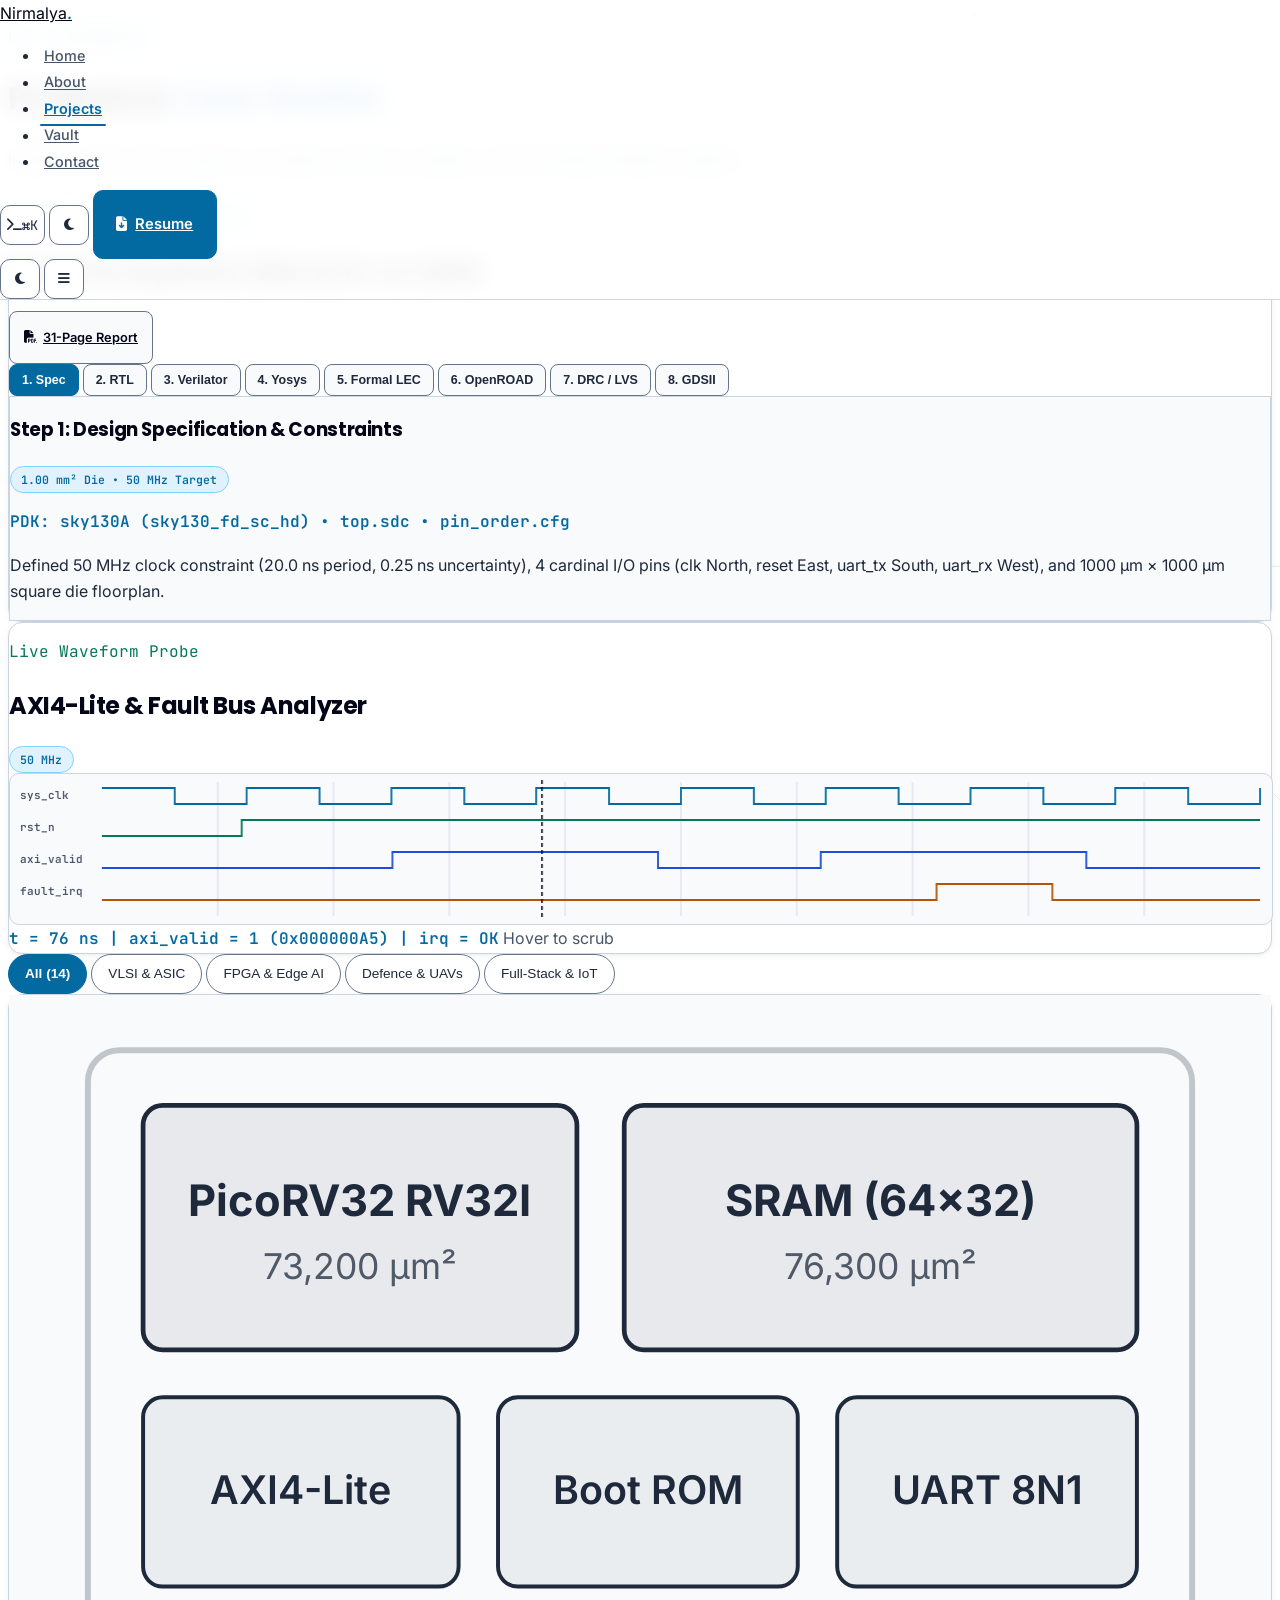
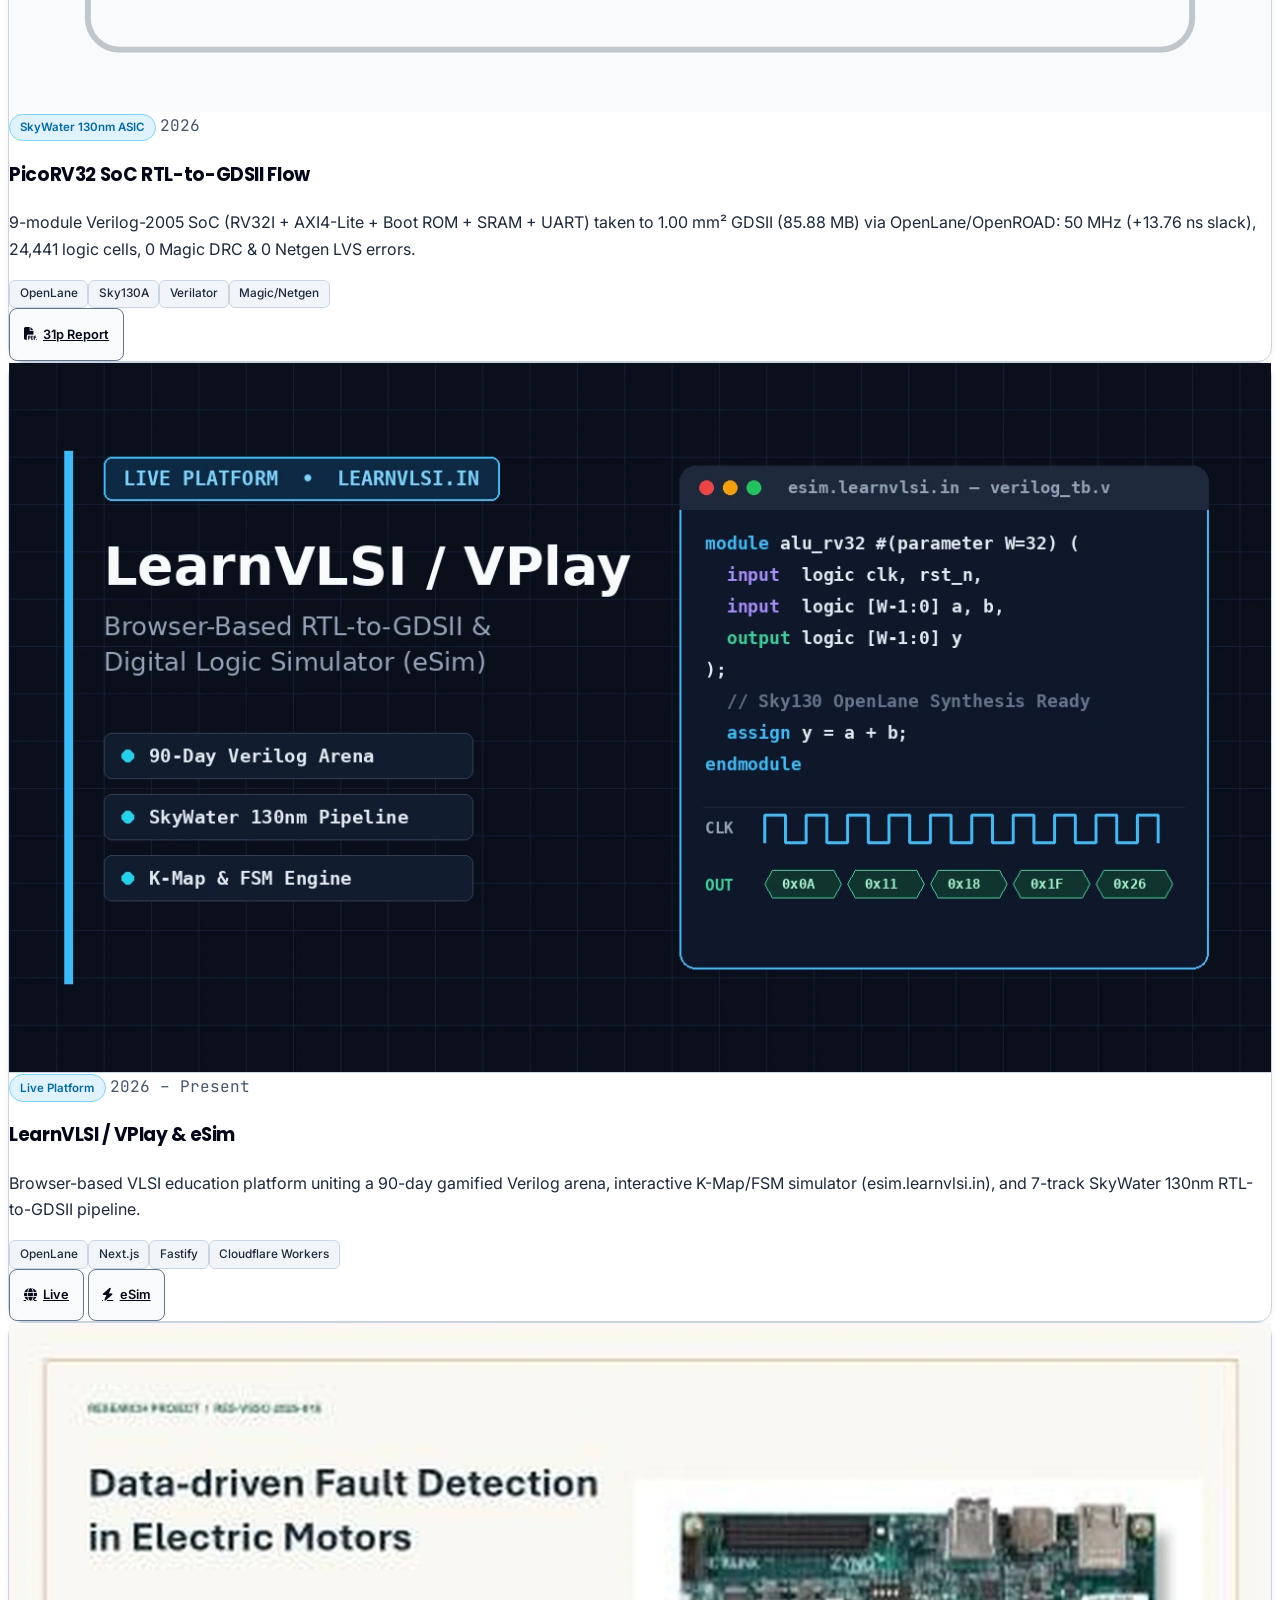
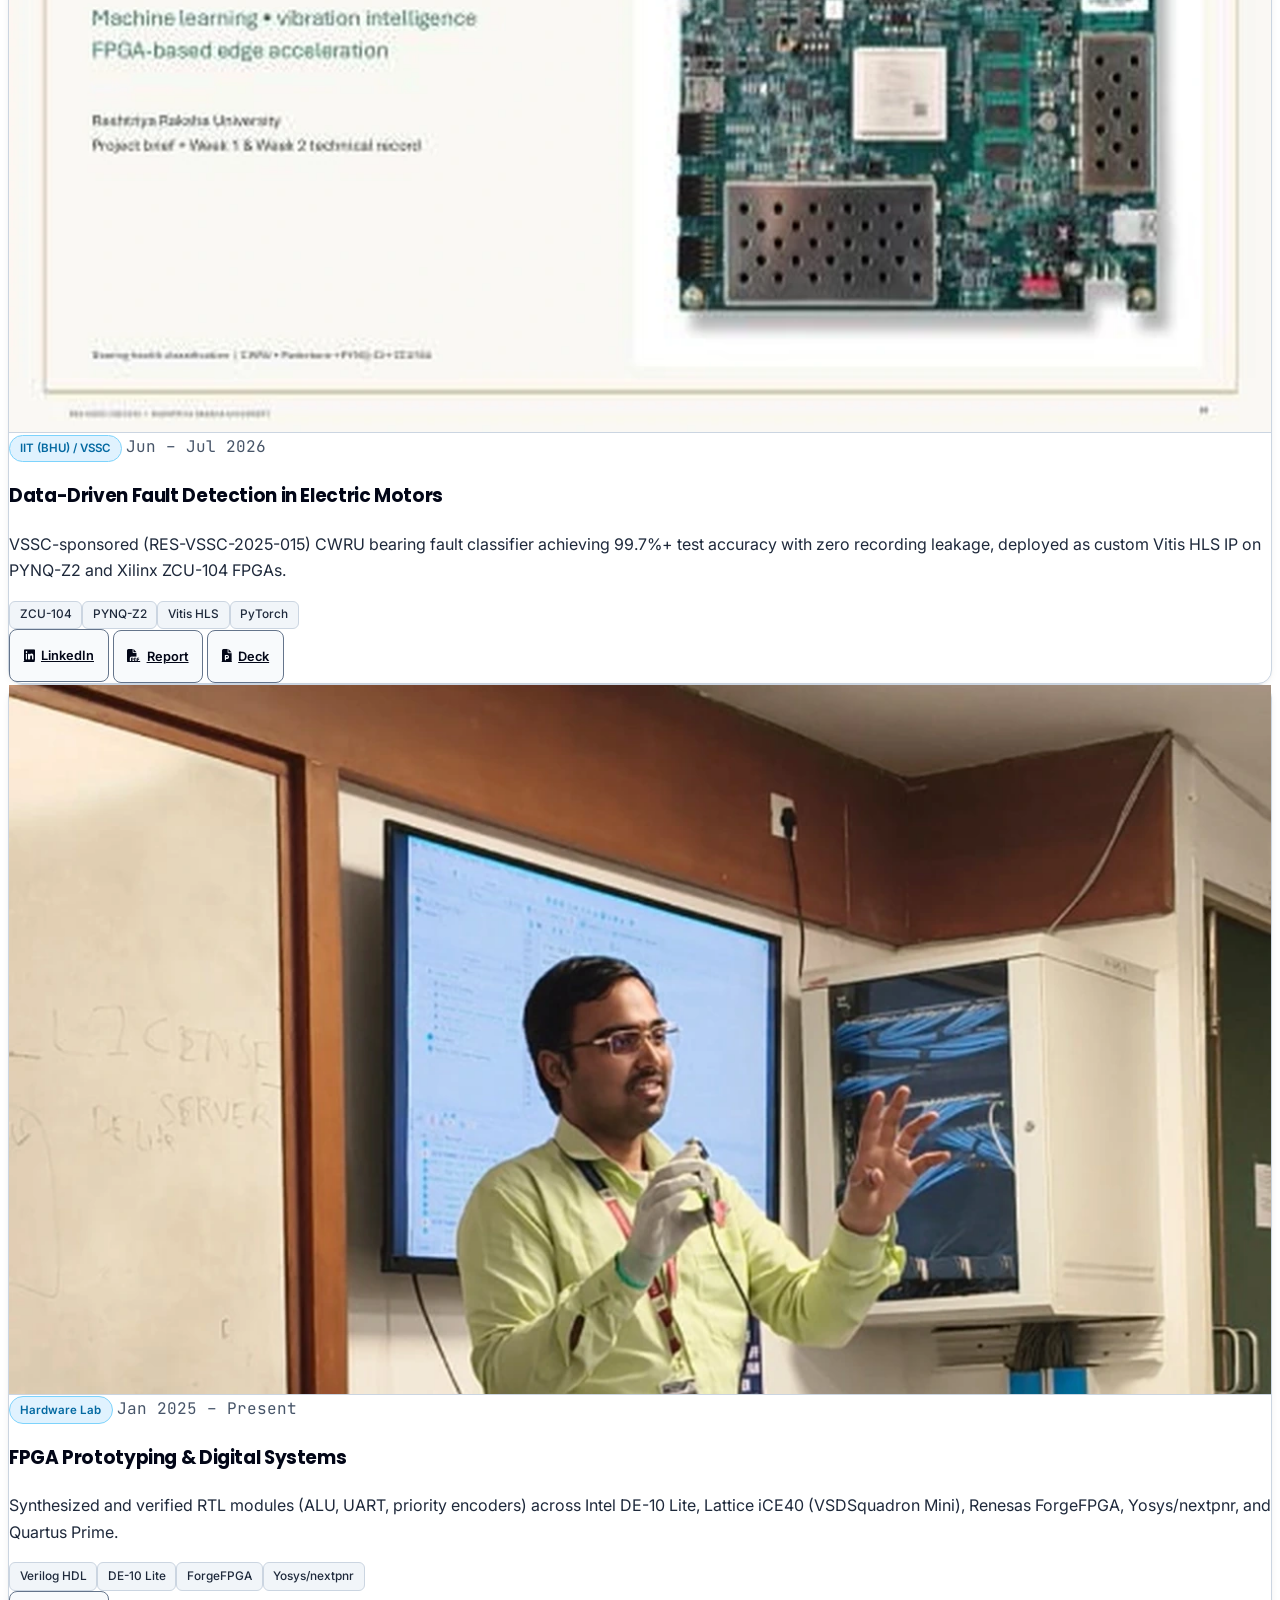
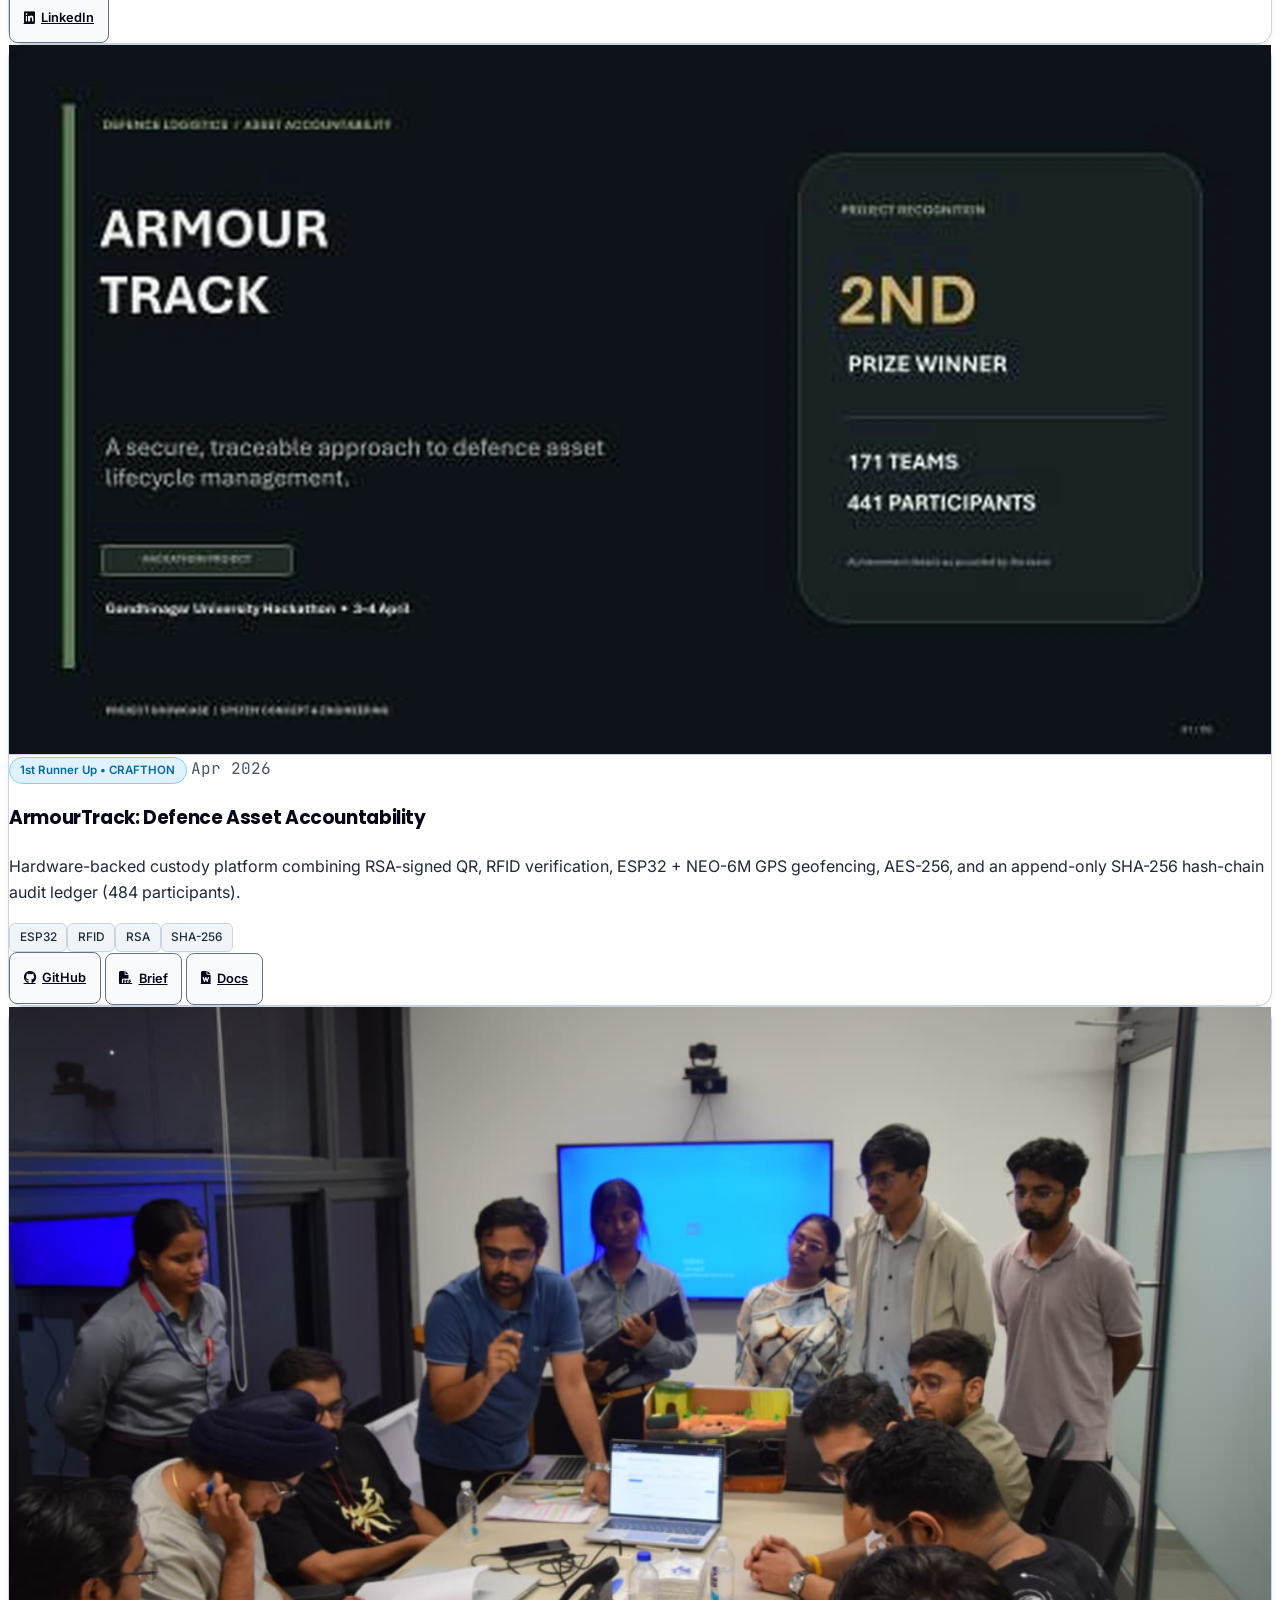
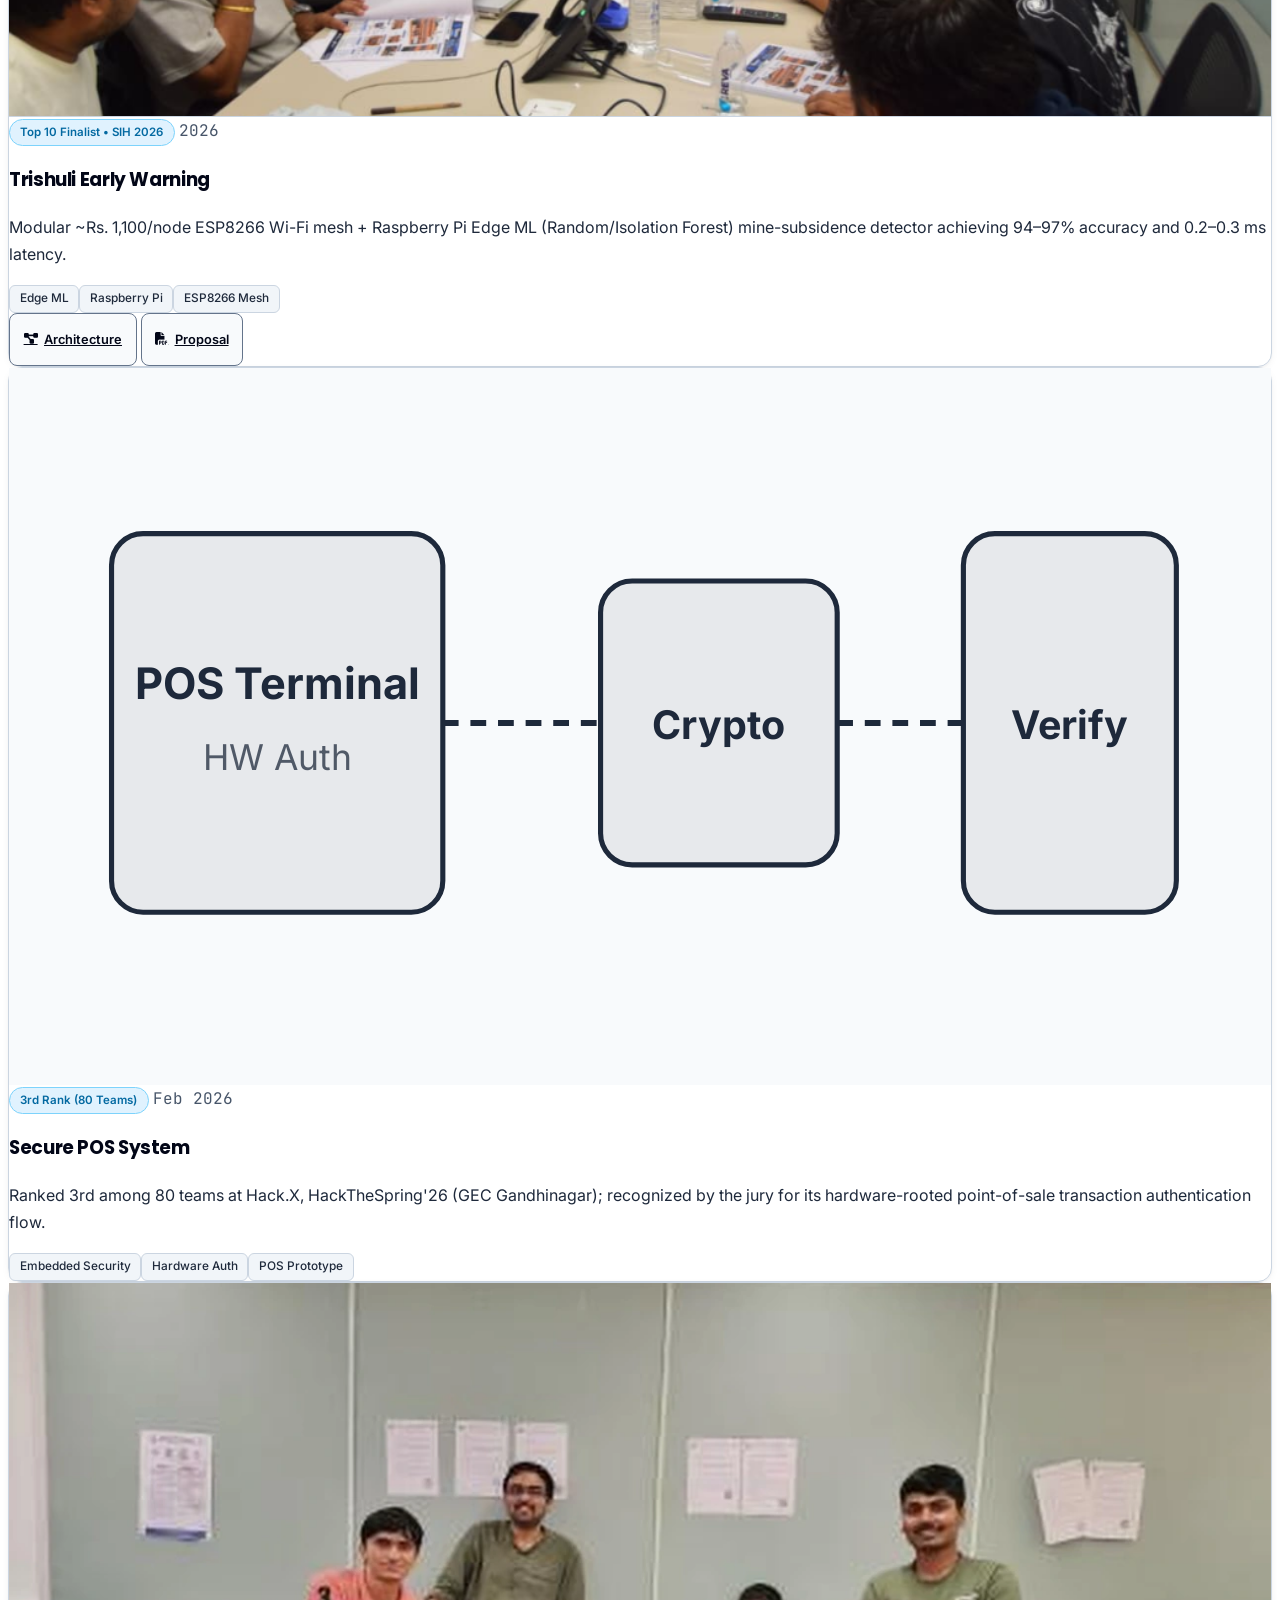
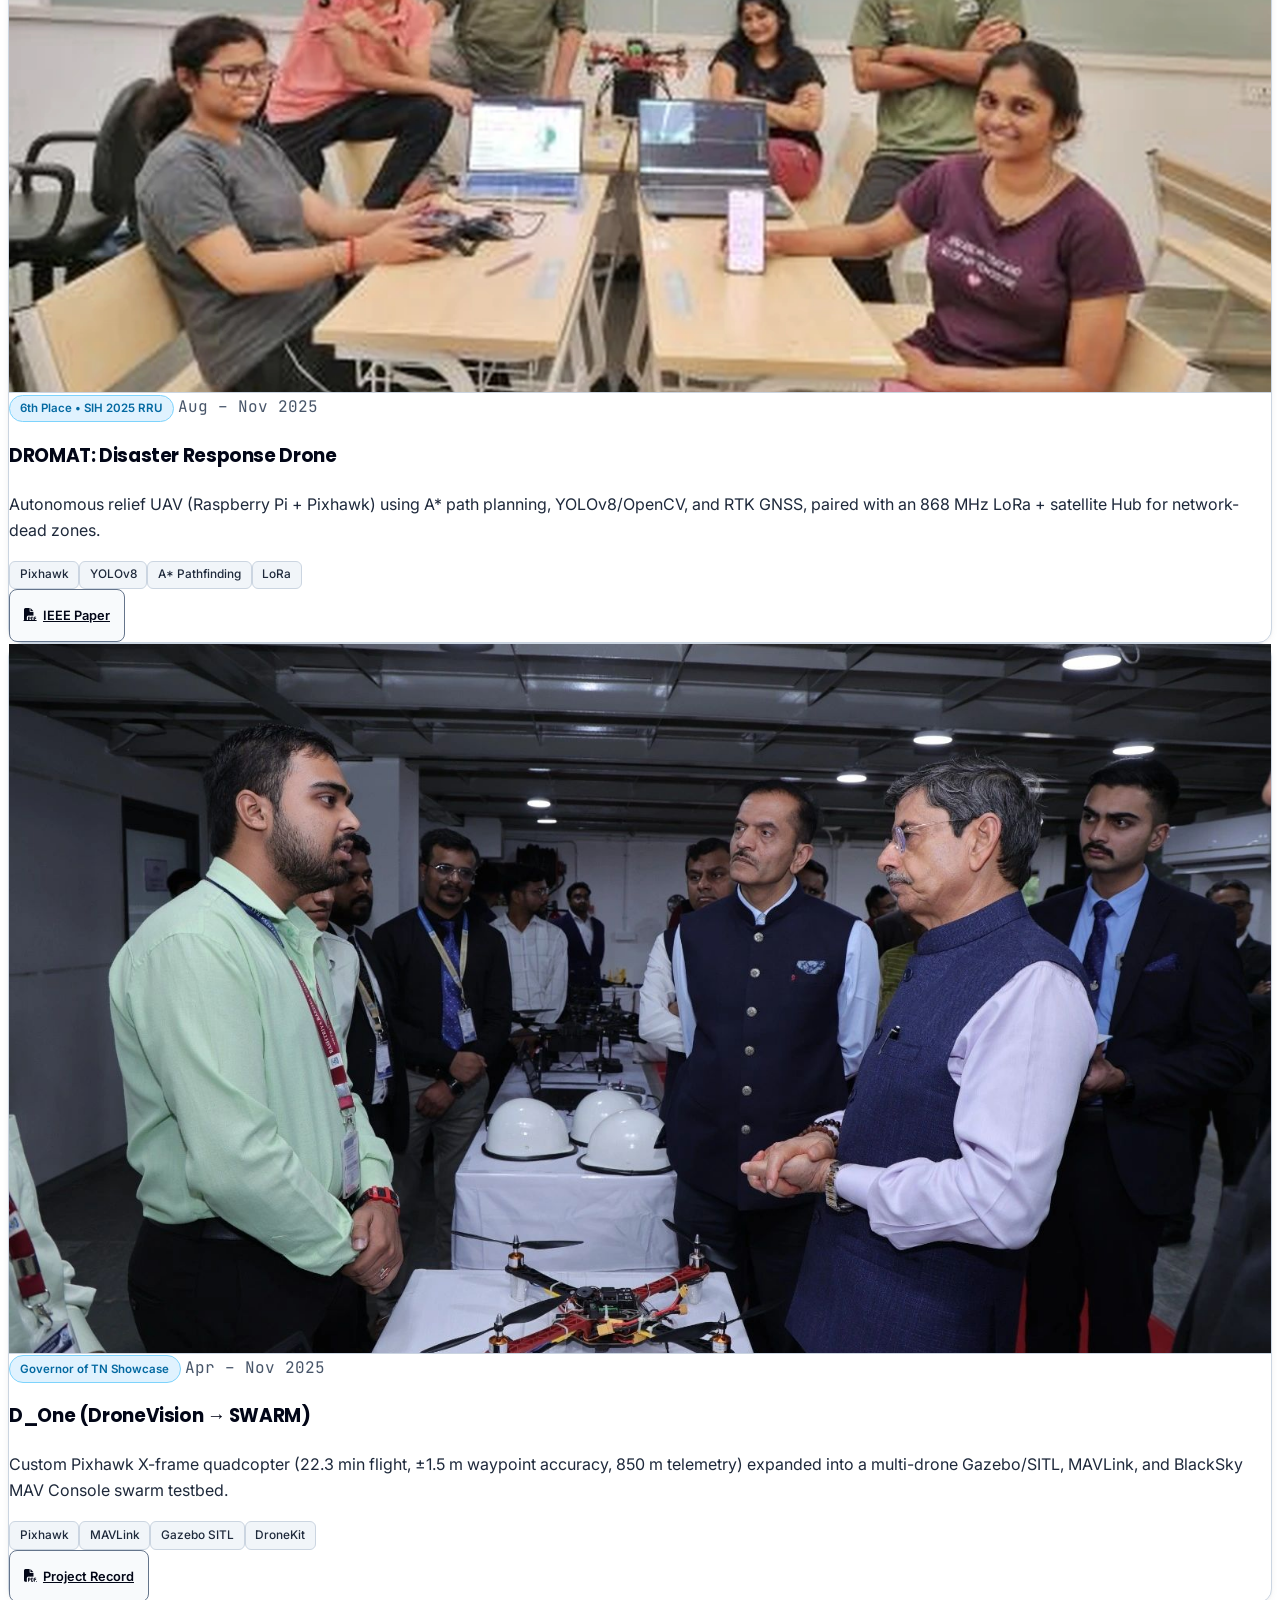
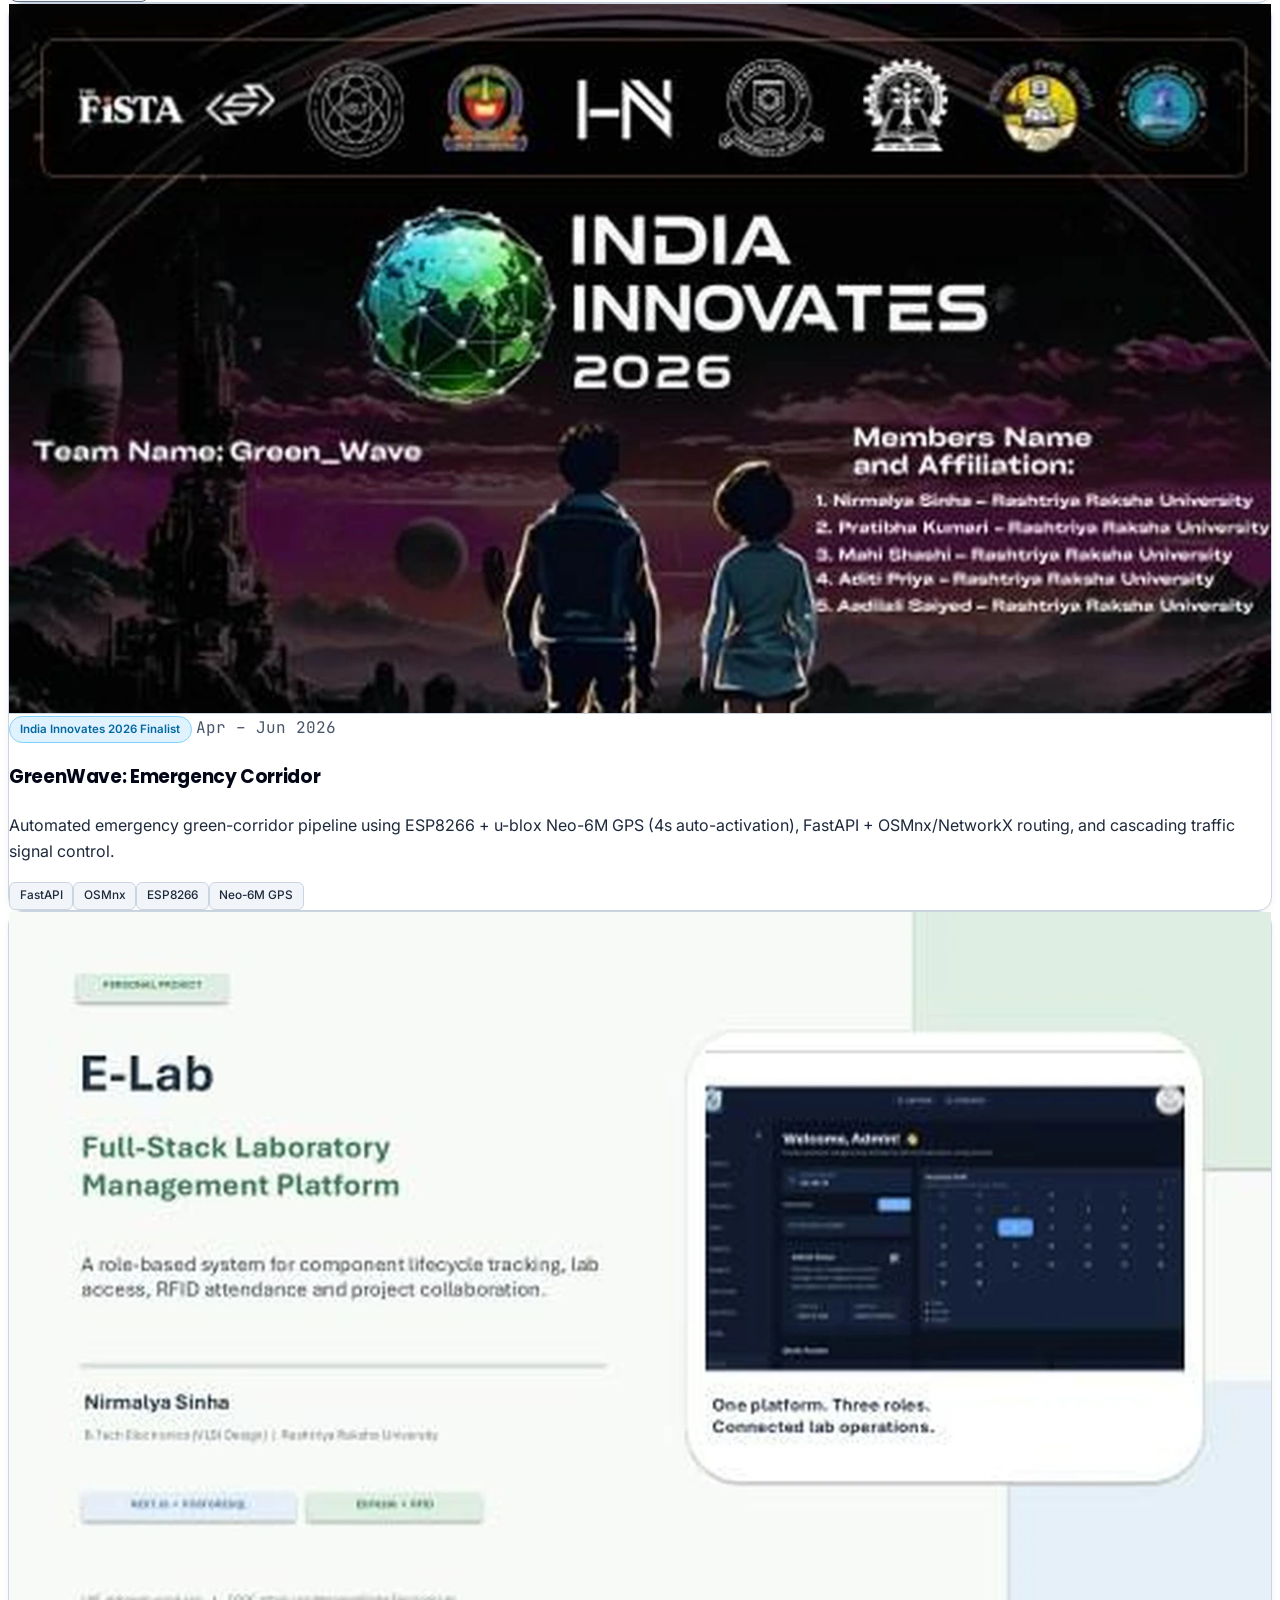
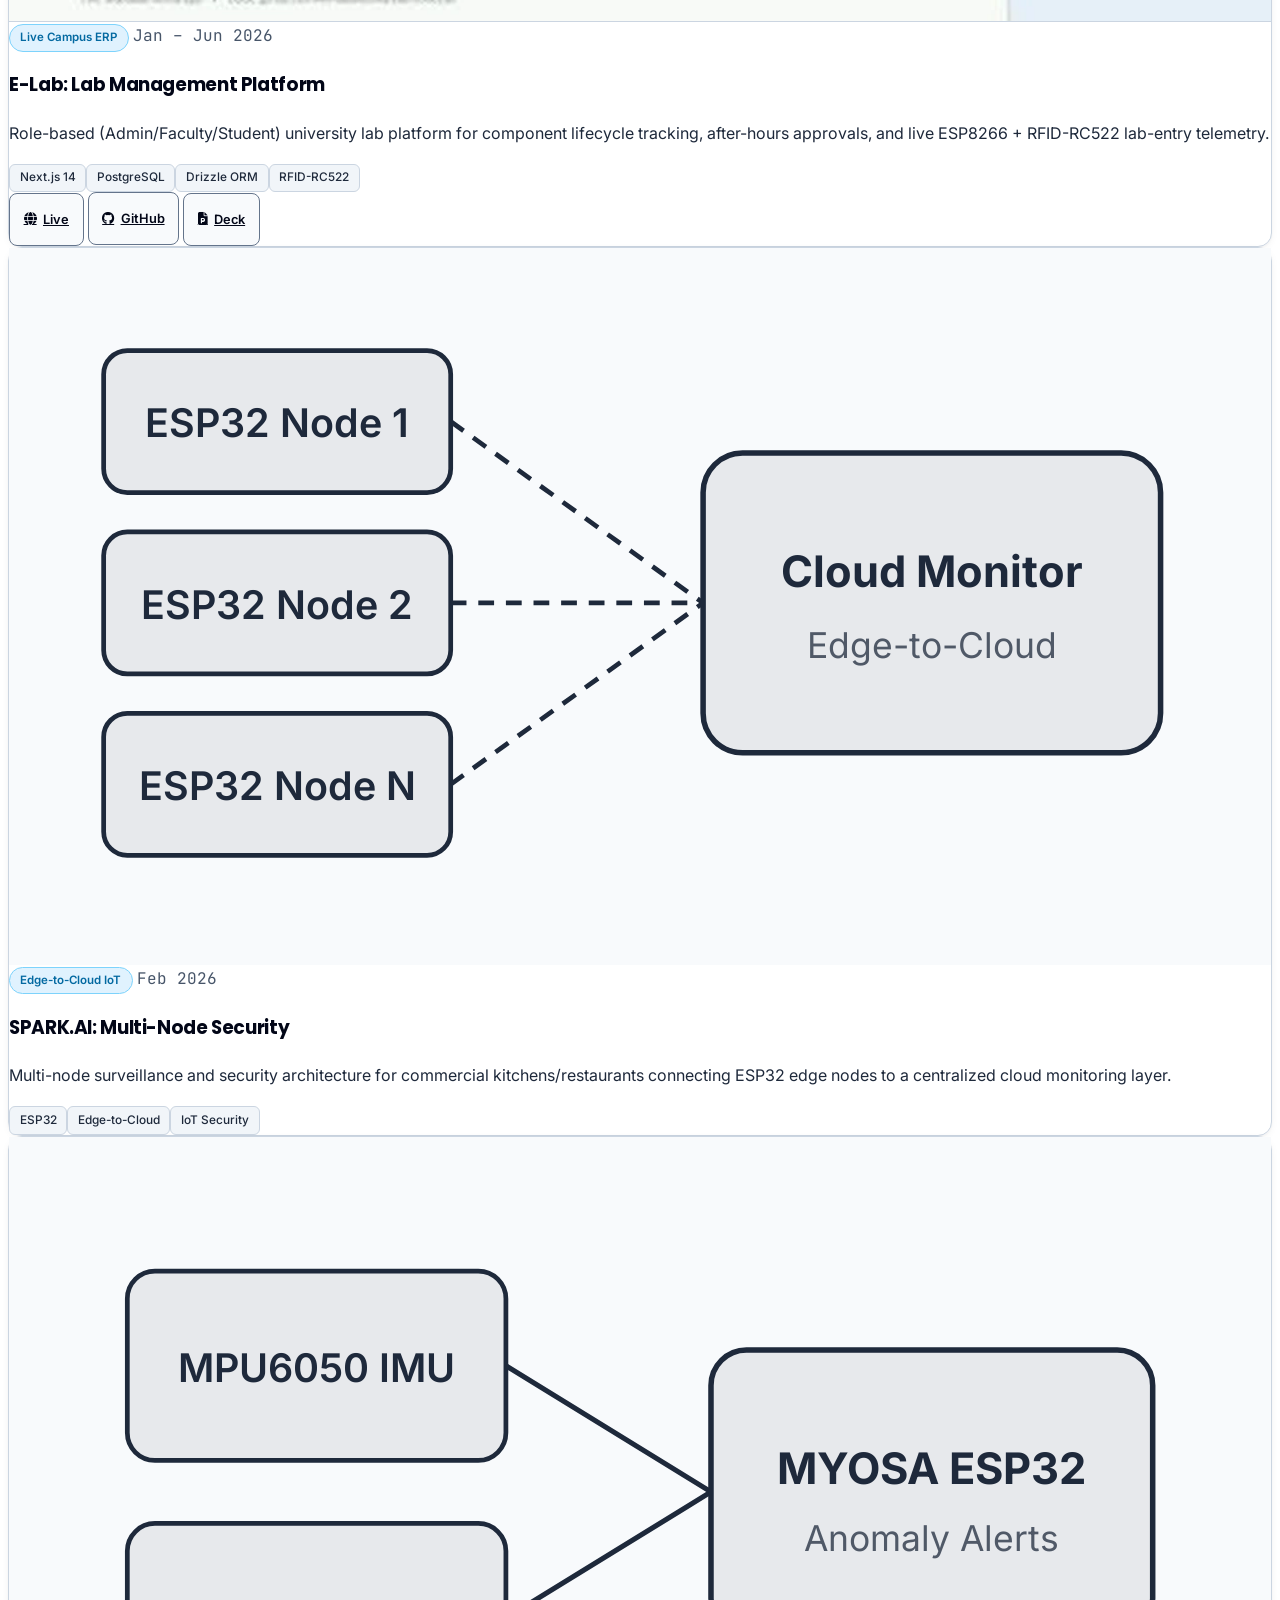
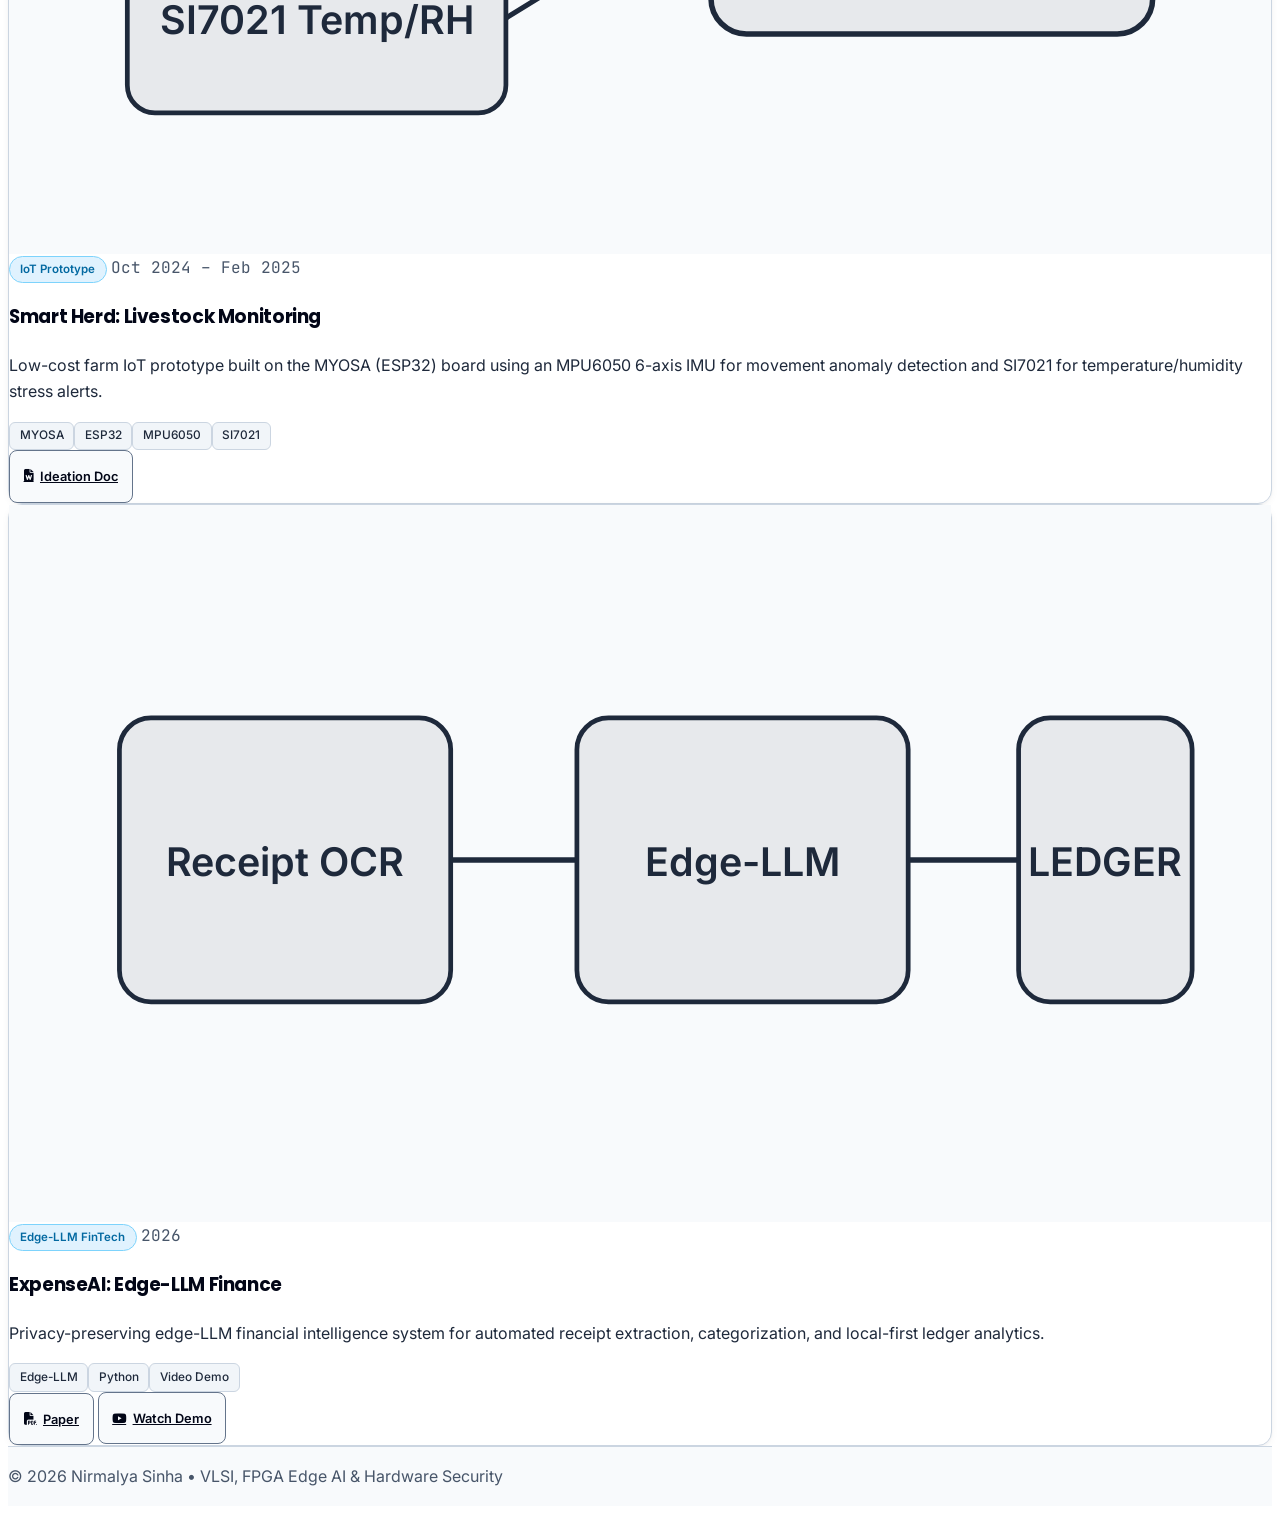
==== commit 8dec6d6a: "Remove 135 MiB asset from repo for Cloudflare 25 MiB limit and link demo to YouTube" ====
--- a/projects.html
+++ b/projects.html
@@ -540,7 +540,7 @@
                         </div>
                         <div class="flex flex-wrap gap-2 pt-3 border-t" style="border-color: var(--border-subtle);">
                             <a href="vault.html?doc=expenseai-paper-pdf" class="project-link-btn"><i class="fas fa-file-pdf" aria-hidden="true"></i><span>Paper</span></a>
-                            <a href="vault.html?doc=expenseai-demo-mp4" class="project-link-btn"><i class="fas fa-play-circle" aria-hidden="true"></i><span>Watch Demo</span></a>
+                            <a href="https://www.youtube.com/@Nirmalya-Sinha" target="_blank" rel="noopener noreferrer" class="project-link-btn"><i class="fab fa-youtube" aria-hidden="true"></i><span>Watch Demo</span></a>
                         </div>
                     </div>
                 </article>
